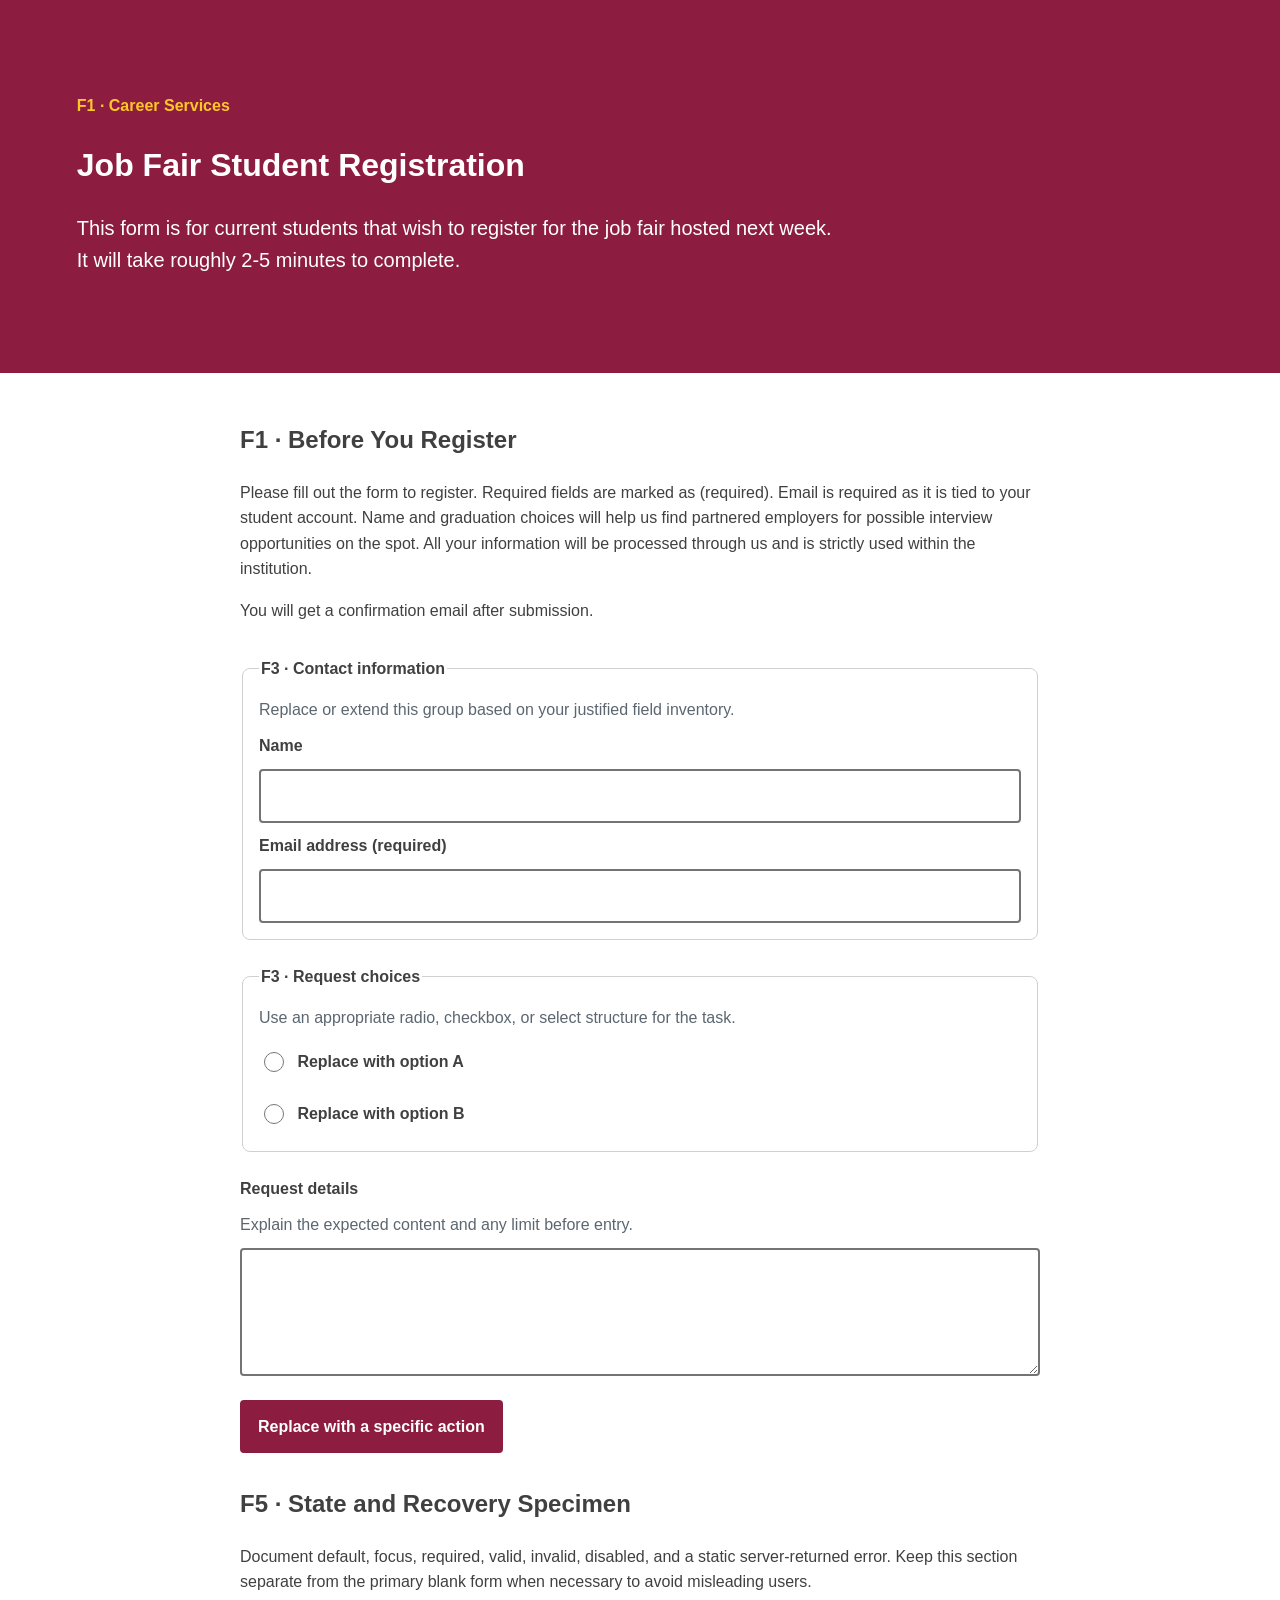
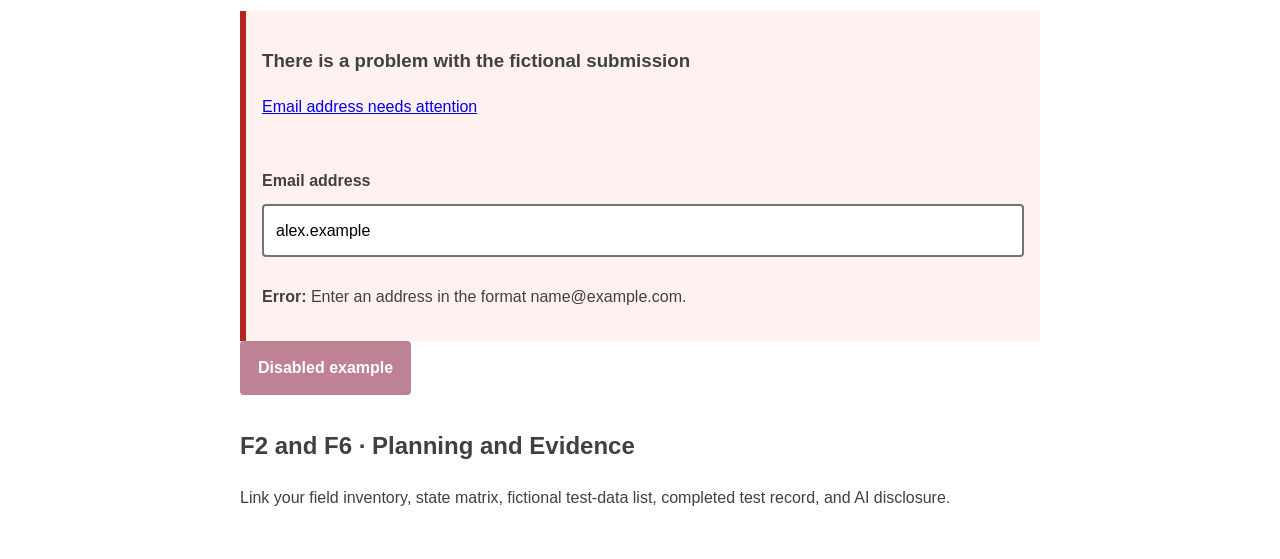
==== index.html @ af239ac2 "F1 Purpose and expectations Added starter files and completed F1 part." ====
<!doctype html>
<html lang="en">

<head>
    <meta charset="utf-8">
    <meta name="viewport" content="width=device-width,initial-scale=1">
    <title>Inclusive Form Flow</title>
    <link rel="stylesheet" href="styles.css">
</head>

<body>
    <header class="page-header">
        <p class="eyebrow">F1 · Career Services</p>
        <h1>Job Fair Student Registration</h1>
        <p class="lede">This form is for current students that wish to register for the job fair hosted next week. It
            will take roughly 2-5 minutes to complete.</p>
    </header>
    <main>
        <section id="expectations">
            <h2>F1 · Before You Register</h2>
            <p>Please fill out the form to register. Required fields are marked as (required). Email is required as it
                is tied to your student account. Name and graduation choices will help us find partnered employers for
                possible interview opportunities on the spot. All your information will be processed through us and is
                strictly used within the institution.
            </p>
            <p>
                You will get a confirmation email after submission.
            </p>
        </section>
        <form action="" method="get">
            <fieldset>
                <legend>F3 · Contact information</legend>
                <p class="help">Replace or extend this group based on your justified field inventory.</p>
                <div class="field">
                    <label for="name">Name</label>
                    <input id="name" name="name" type="text" autocomplete="name">
                </div>
                <div class="field">
                    <label for="email">Email address (required)</label>
                    <input id="email" name="email" type="email" autocomplete="email" required>
                </div>
            </fieldset>
            <fieldset>
                <legend>F3 · Request choices</legend>
                <p class="help">Use an appropriate radio, checkbox, or select structure for the task.</p>
                <label class="choice">
                    <input type="radio" name="request_type" value="option-a"> Replace with option A</label>
                <label class="choice"><input type="radio" name="request_type" value="option-b"> Replace with option
                    B</label>
            </fieldset>
            <div class="field">
                <label for="details">Request details</label>
                <p class="help" id="details-help">Explain the expected content and any limit before entry.</p>
                <textarea id="details" name="details" aria-describedby="details-help"></textarea>
            </div>
            <button type="submit">Replace with a specific action</button>
        </form>
        <section id="states">
            <h2>F5 · State and Recovery Specimen</h2>
            <p>Document default, focus, required, valid, invalid, disabled, and a static server-returned error. Keep
                this section separate from the primary blank form when necessary to avoid misleading users.</p>
            <div class="error-summary">
                <h3>There is a problem with the fictional submission</h3>
                <p><a href="#error-example">Email address needs attention</a></p>
            </div>
            <div class="field field-error">
                <label for="error-example">Email address</label>
                <input id="error-example" type="email" value="alex.example" aria-invalid="true"
                    aria-describedby="error-message">
                <p id="error-message"><strong>Error:</strong> Enter an address in the format name@example.com.</p>
            </div>
            <button type="button" disabled>Disabled example</button>
        </section>
        <section id="documentation">
            <h2>F2 and F6 · Planning and Evidence</h2>
            <p>Link your field inventory, state matrix, fictional test-data list, completed test record, and AI
                disclosure.</p>
        </section>
    </main>
</body>

</html>
---- styles.css ----
:root{
    --color-text:#404040;
    --color-surface:#fff;
    --color-action:#8c1d40;
    --color-accent:#ffc627;
    --color-border:#747474;
    --color-error:#b3261e;
    --color-muted:#5c6670;
    --space-3:1rem;
    --radius:.5rem;
    --measure:68ch;
}
*,*::before,*::after{
    box-sizing:border-box;
}
body{
    margin:0;
    color:var(--color-text);
    background:var(--color-surface);
    font-family:Arial,sans-serif;
    line-height:1.6;
}
.page-header{
    padding:clamp(2rem,6vw,5rem);
    background:var(--color-action);
    color:#fff;
}
.eyebrow{
    color:var(--color-accent);
    font-weight:700;
}
.lede{
    max-width:var(--measure);
    font-size:1.25rem;
}
main{
    max-width:52rem;
    margin:auto;
    padding:var(--space-3);
}
section,form{
    margin-block:2rem;
}
form,fieldset,.field{
    display:grid;
    gap:.65rem;
}
form{
    gap:1.5rem;
}
fieldset{
    padding:1rem;
    border:1px solid #d0d0d0;
    border-radius:var(--radius);
}
legend,label{
    font-weight:700;
}
.help{
    margin:0;
    color:var(--color-muted);
}
input,select,textarea,button{
    font:inherit;
}
input:not([type="radio"]):not([type="checkbox"]),select,textarea{
    width:100%;
    padding:.75rem;
    border:2px solid var(--color-border);
    border-radius:.25rem;
}
textarea{
    min-height:8rem;
    resize:vertical;
}
.choice{
    display:flex;
    gap:.65rem;
    align-items:flex-start;
    padding:.5rem 0;
}
.choice input{
    inline-size:1.25rem;
    block-size:1.25rem;
}
button{
    justify-self:start;
    min-height:44px;
    padding:.75rem 1rem;
    background:var(--color-action);
    color:#fff;
    border:2px solid var(--color-action);
    border-radius:.25rem;
    font-weight:700;
}
:focus-visible{
    outline:.2rem solid var(--color-accent);
    outline-offset:.2rem;
}
.error-summary,.field-error{
    padding:1rem;
    border-left:.4rem solid var(--color-error);
    background:#fff1f0;
}
.field-error input{
    border-color:var(--color-error);
}
button:disabled{
    opacity:.55;
    cursor:not-allowed;
}
@media (min-width:48rem){
    .paired-fields{
        display:grid;
        grid-template-columns:1fr 1fr;
        gap:1rem;
    }
}
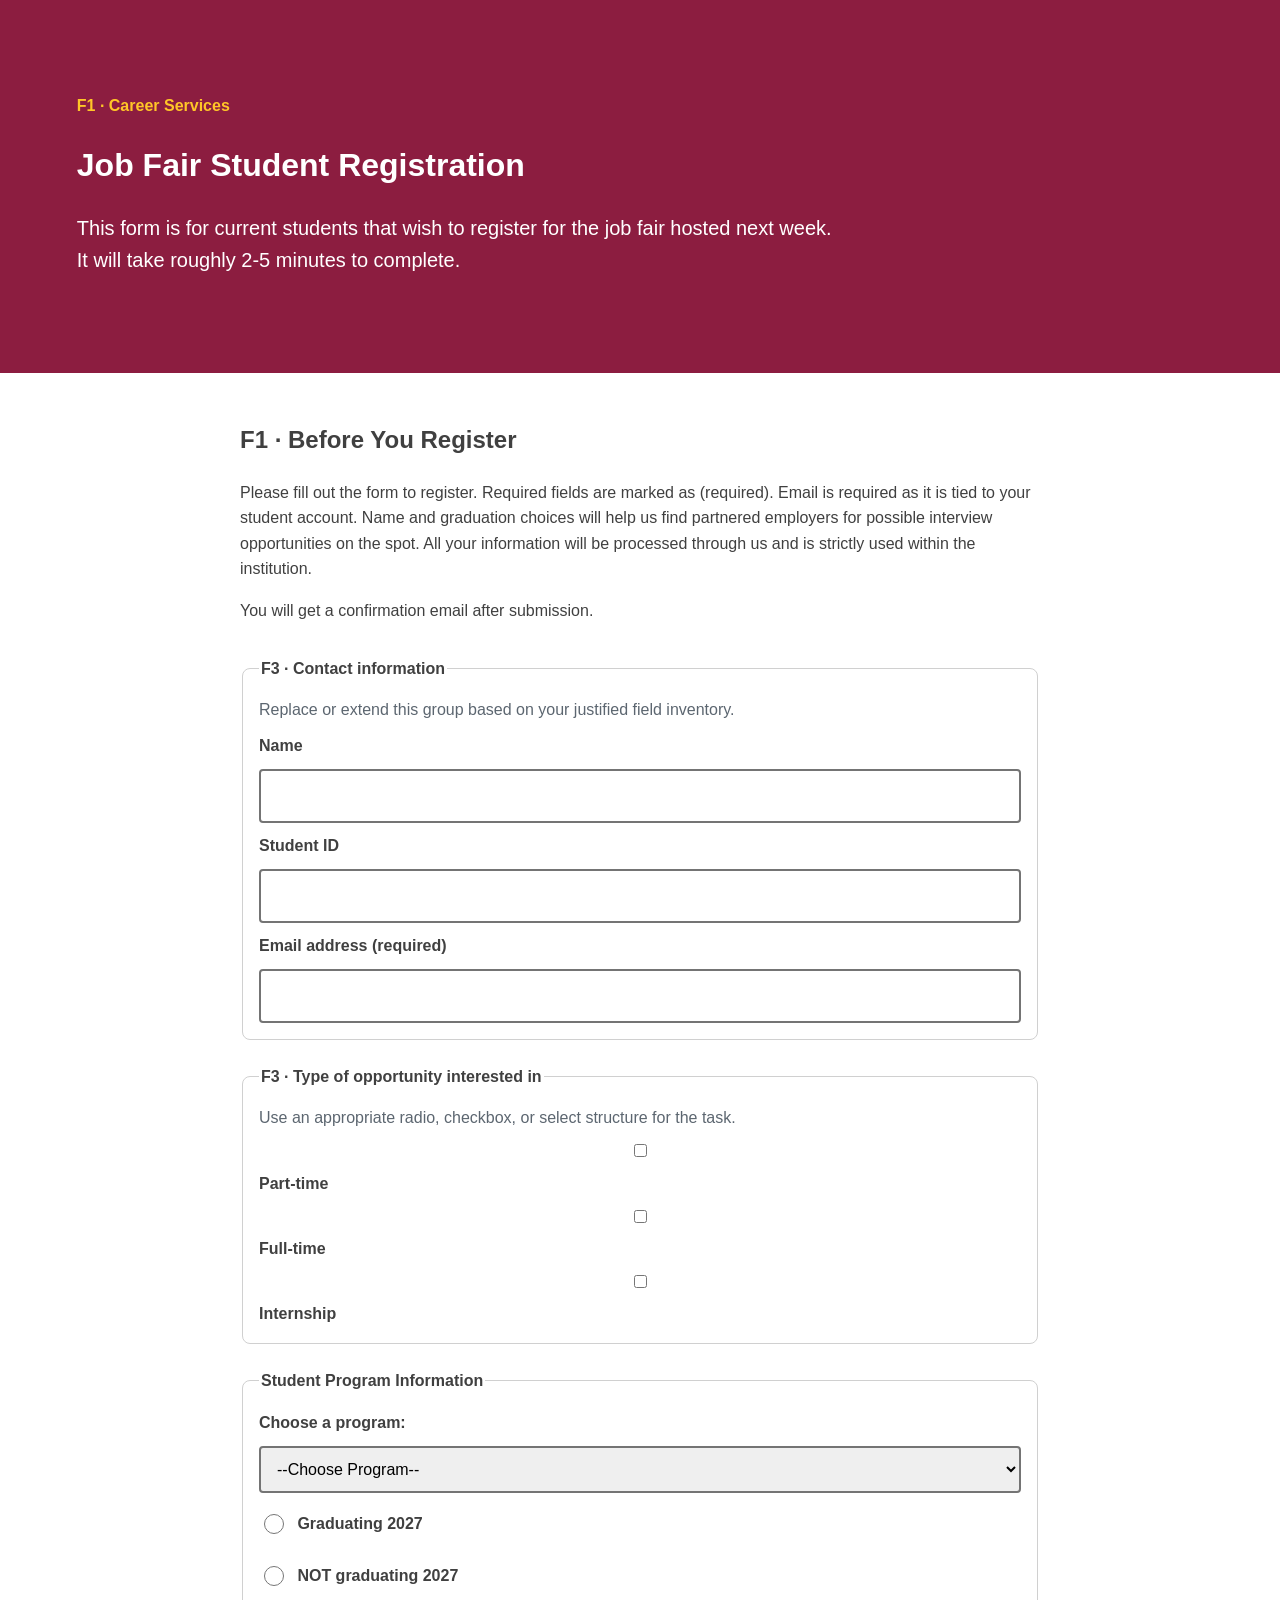
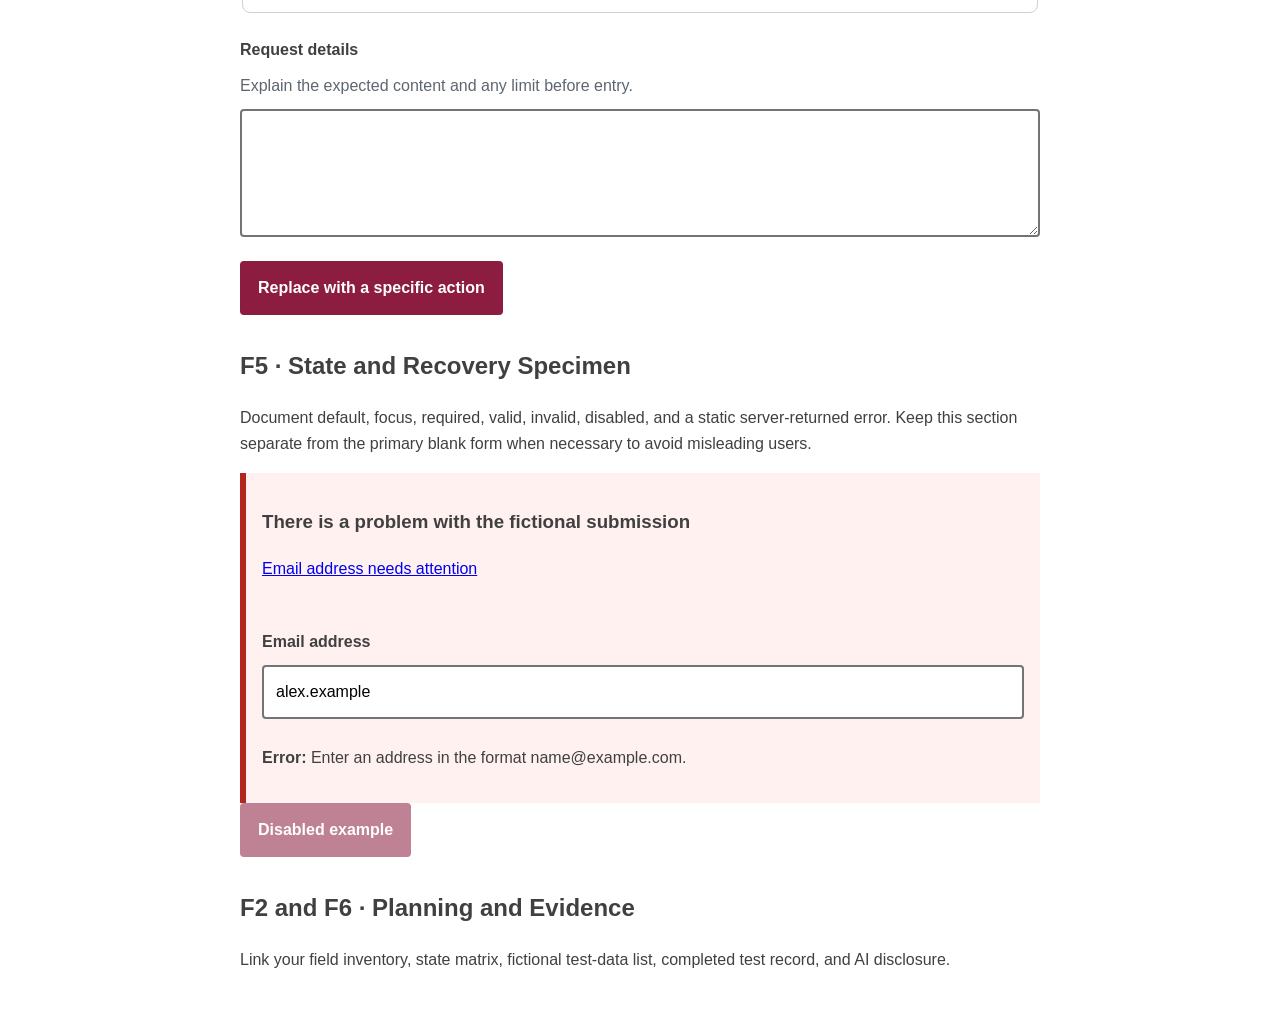
==== commit 45bd1bea: "F3 - Semantic form (in progress) need to fix checkboxes, wrap radios in a fieldset, add placeholders" ====
--- a/index.html
+++ b/index.html
@@ -36,19 +36,53 @@
                     <input id="name" name="name" type="text" autocomplete="name">
                 </div>
                 <div class="field">
+                    <label for="student-id">Student ID</label>
+                    <input id="student-id" name="student-id" type="text">
+                </div>
+                <div class="field">
                     <label for="email">Email address (required)</label>
                     <input id="email" name="email" type="email" autocomplete="email" required>
                 </div>
             </fieldset>
+
             <fieldset>
-                <legend>F3 · Request choices</legend>
+                <legend>F3 · Type of opportunity interested in</legend>
                 <p class="help">Use an appropriate radio, checkbox, or select structure for the task.</p>
-                <label class="choice">
-                    <input type="radio" name="request_type" value="option-a"> Replace with option A</label>
-                <label class="choice"><input type="radio" name="request_type" value="option-b"> Replace with option
-                    B</label>
+                <div class="field">
+                    <input type="checkbox" id="part-time" name="part-time">
+                    <label for="part-time">Part-time</label>
+                    <input type="checkbox" id="full-time" name="full-time">
+                    <label for="full-time">Full-time</label>
+                    <input type="checkbox" id="internship" name="internship">
+                    <label for="internship">Internship</label>
+                </div>
             </fieldset>
+
+            <fieldset>
+                <legend>Student Program Information</legend>
+
+                <div class="field">
+                    <label for="program">Choose a program:</label>
+
+                    <select name="program" id="program">
+                        <option value="NONE">--Choose Program--</option>
+                        <option value="accounting">Accounting</option>
+                        <option value="graphic-design">Graphic Design</option>
+                        <option value="psychology">Psychology</option>
+                    </select>
+                </div>
+
+                <!--TODO: Change to study or alumni-->
+                <div class="field">
+                    <label class="choice"><input type="radio" name="request_type" value="graduating"> Graduating
+                        2027</label>
+                    <label class="choice"><input type="radio" name="request_type" value="not-Graduating"> NOT graduating
+                        2027</label>
+                </div>
+            </fieldset>
+
             <div class="field">
+                <!--TO DO: Add character limit for textbox-->
                 <label for="details">Request details</label>
                 <p class="help" id="details-help">Explain the expected content and any limit before entry.</p>
                 <textarea id="details" name="details" aria-describedby="details-help"></textarea>
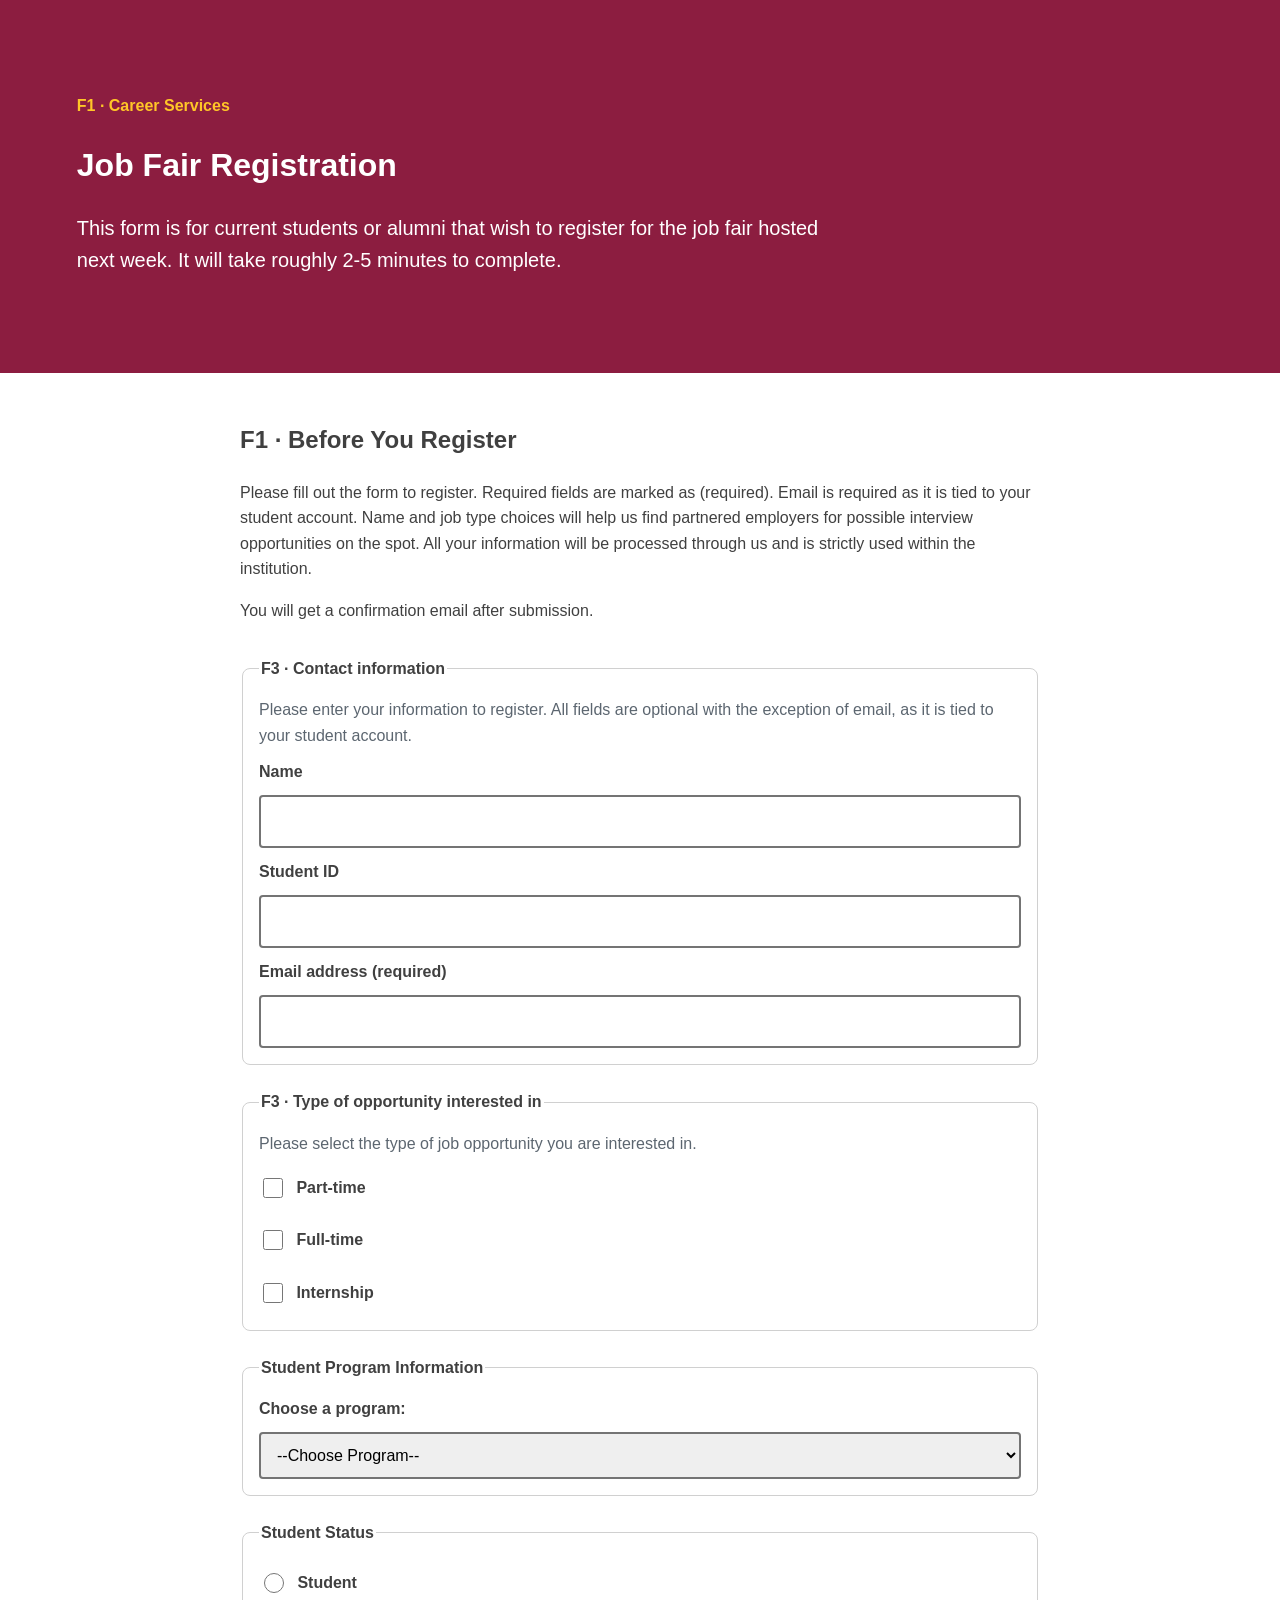
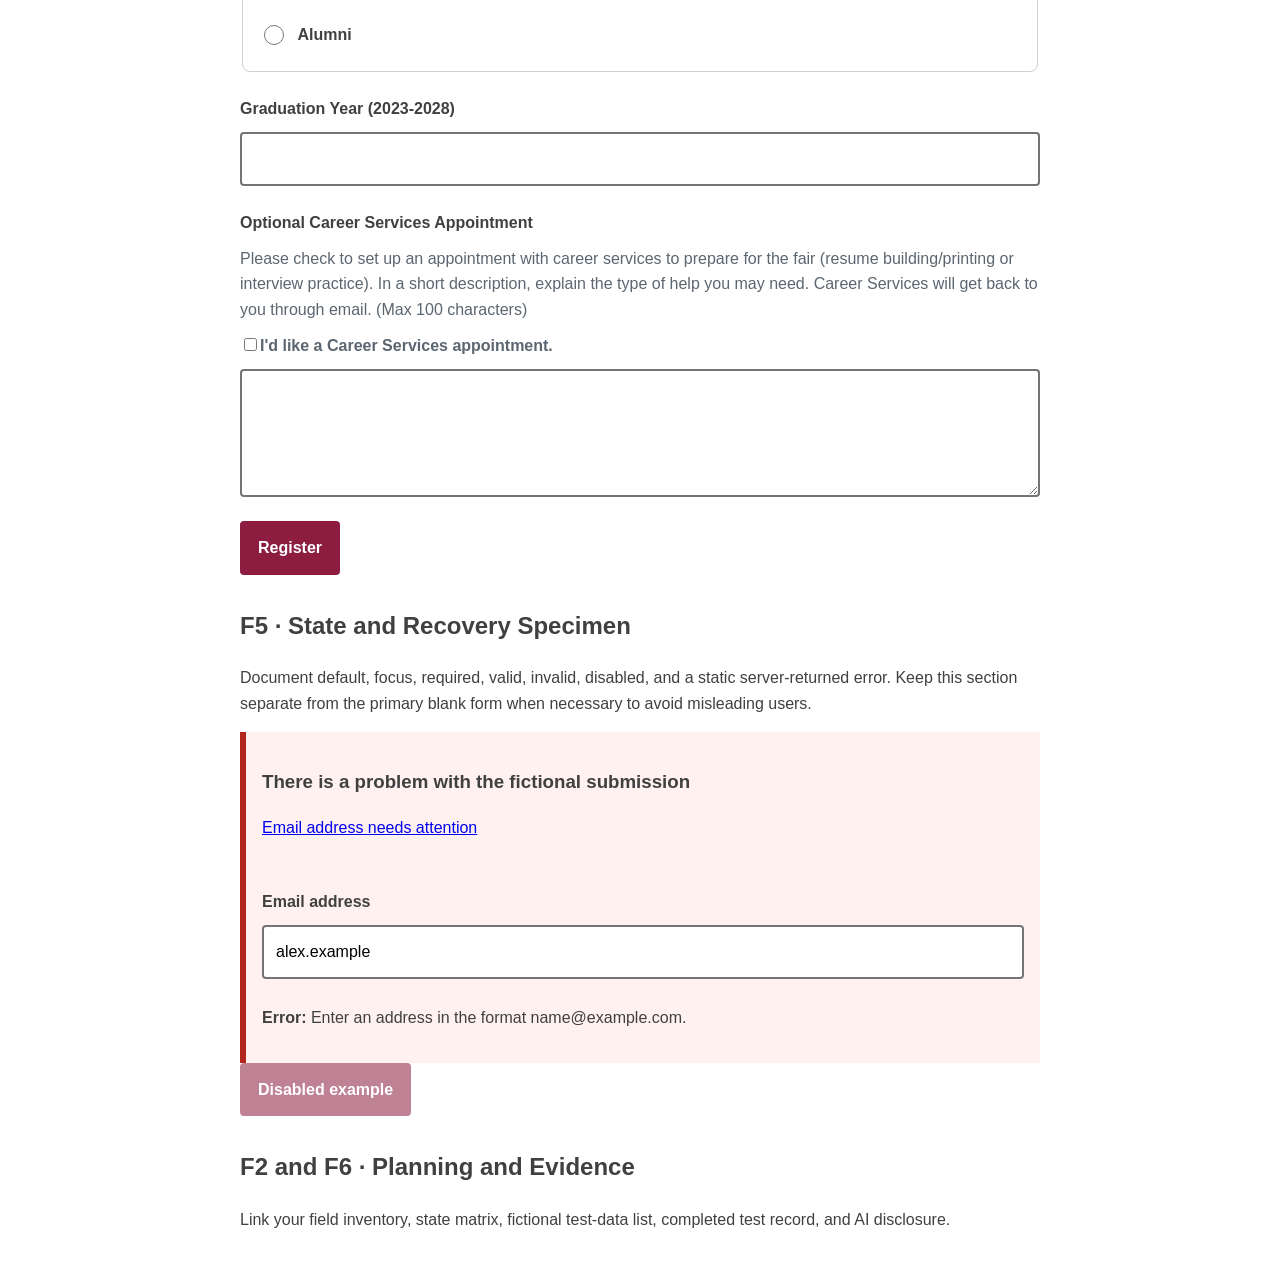
==== commit ecea2ac5: "F3 Semantic form - complete completed F3 section. Fixed labeling mistakes, checkbox formatting and p" ====
--- a/index.html
+++ b/index.html
@@ -4,22 +4,23 @@
 <head>
     <meta charset="utf-8">
     <meta name="viewport" content="width=device-width,initial-scale=1">
-    <title>Inclusive Form Flow</title>
+    <title>Job Fair Registration</title>
     <link rel="stylesheet" href="styles.css">
 </head>
 
 <body>
     <header class="page-header">
         <p class="eyebrow">F1 · Career Services</p>
-        <h1>Job Fair Student Registration</h1>
-        <p class="lede">This form is for current students that wish to register for the job fair hosted next week. It
+        <h1>Job Fair Registration</h1>
+        <p class="lede">This form is for current students or alumni that wish to register for the job fair hosted next
+            week. It
             will take roughly 2-5 minutes to complete.</p>
     </header>
     <main>
         <section id="expectations">
             <h2>F1 · Before You Register</h2>
             <p>Please fill out the form to register. Required fields are marked as (required). Email is required as it
-                is tied to your student account. Name and graduation choices will help us find partnered employers for
+                is tied to your student account. Name and job type choices will help us find partnered employers for
                 possible interview opportunities on the spot. All your information will be processed through us and is
                 strictly used within the institution.
             </p>
@@ -28,9 +29,11 @@
             </p>
         </section>
         <form action="" method="get">
+            <!--General contact info-->
             <fieldset>
                 <legend>F3 · Contact information</legend>
-                <p class="help">Replace or extend this group based on your justified field inventory.</p>
+                <p class="help">Please enter your information to register. All fields are optional with the exception of
+                    email, as it is tied to your student account.</p>
                 <div class="field">
                     <label for="name">Name</label>
                     <input id="name" name="name" type="text" autocomplete="name">
@@ -45,49 +48,67 @@
                 </div>
             </fieldset>
 
+            <!--Opportunity interest-->
             <fieldset>
                 <legend>F3 · Type of opportunity interested in</legend>
-                <p class="help">Use an appropriate radio, checkbox, or select structure for the task.</p>
+                <p class="help">Please select the type of job opportunity you are interested in.</p>
                 <div class="field">
-                    <input type="checkbox" id="part-time" name="part-time">
-                    <label for="part-time">Part-time</label>
-                    <input type="checkbox" id="full-time" name="full-time">
-                    <label for="full-time">Full-time</label>
-                    <input type="checkbox" id="internship" name="internship">
-                    <label for="internship">Internship</label>
+
+                    <label class="choice" for="part-time"><input type="checkbox" id="part-time" name="opportunity"
+                            value="part-time">Part-time</label>
+
+                    <label class="choice" for="full-time"><input type="checkbox" id="full-time" name="opportunity"
+                            value="full-time">Full-time</label>
+
+                    <label class="choice" for="internship"><input type="checkbox" id="internship" name="opportunity"
+                            value="internship">Internship</label>
                 </div>
             </fieldset>
 
+            <!--Program info-->
             <fieldset>
                 <legend>Student Program Information</legend>
-
                 <div class="field">
                     <label for="program">Choose a program:</label>
 
                     <select name="program" id="program">
-                        <option value="NONE">--Choose Program--</option>
+                        <option value="">--Choose Program--</option>
                         <option value="accounting">Accounting</option>
                         <option value="graphic-design">Graphic Design</option>
                         <option value="psychology">Psychology</option>
                     </select>
                 </div>
+            </fieldset>
 
-                <!--TODO: Change to study or alumni-->
+            <!--Student status-->
+            <fieldset>
+                <legend>Student Status</legend>
                 <div class="field">
-                    <label class="choice"><input type="radio" name="request_type" value="graduating"> Graduating
-                        2027</label>
-                    <label class="choice"><input type="radio" name="request_type" value="not-Graduating"> NOT graduating
-                        2027</label>
+                    <label class="choice"><input type="radio" name="student-status" value="student"> Student</label>
+                    <label class="choice"><input type="radio" name="student-status" value="alumni"> Alumni</label>
                 </div>
             </fieldset>
 
+            <!--Graduation year-->
             <div class="field">
-                <!--TO DO: Add character limit for textbox-->
-                <label for="details">Request details</label>
-                <p class="help" id="details-help">Explain the expected content and any limit before entry.</p>
-                <textarea id="details" name="details" aria-describedby="details-help"></textarea>
+            <label for="graduation-year">Graduation Year (2023-2028)</label>
+                <input id="graduation-year" name="graduation-year" type="number" min="2023" max="2028">
             </div>
-            <button type="submit">Replace with a specific action</button>
+
+            <div class="field">
+                <!--Optional career servies help-->
+                <label for="career-help-text">Optional Career Services Appointment</label>
+                <p class="help" id="optional-help">Please check to set up an appointment with career services to
+                    prepare for the fair (resume building/printing or interview practice). In a short description,
+                    explain the type of help you may need. Career Services will get back to you through email. (Max 100
+                    characters)
+                </p>
+                
+                <label class="help" for="want-help"><input type="checkbox" id="want-help" name="want-help" value="help-needed">I'd like a Career Services appointment.</label>
+                <textarea id="career-help-text" name="optional-help" aria-describedby="optional-help"
+                    maxlength="100"></textarea>
+            </div>
+            <button type="submit">Register</button>
         </form>
         <section id="states">
             <h2>F5 · State and Recovery Specimen</h2>
--- a/styles.css
+++ b/styles.css
@@ -1,118 +1,153 @@
-:root{
-    --color-text:#404040;
-    --color-surface:#fff;
-    --color-action:#8c1d40;
-    --color-accent:#ffc627;
-    --color-border:#747474;
-    --color-error:#b3261e;
-    --color-muted:#5c6670;
-    --space-3:1rem;
-    --radius:.5rem;
-    --measure:68ch;
+:root {
+    --color-text: #404040;
+    --color-surface: #fff;
+    --color-action: #8c1d40;
+    --color-accent: #ffc627;
+    --color-border: #747474;
+    --color-error: #b3261e;
+    --color-muted: #5c6670;
+    --space-3: 1rem;
+    --radius: .5rem;
+    --measure: 68ch;
 }
-*,*::before,*::after{
-    box-sizing:border-box;
+
+*,
+*::before,
+*::after {
+    box-sizing: border-box;
 }
-body{
-    margin:0;
-    color:var(--color-text);
-    background:var(--color-surface);
-    font-family:Arial,sans-serif;
-    line-height:1.6;
+
+body {
+    margin: 0;
+    color: var(--color-text);
+    background: var(--color-surface);
+    font-family: Arial, sans-serif;
+    line-height: 1.6;
 }
-.page-header{
-    padding:clamp(2rem,6vw,5rem);
-    background:var(--color-action);
-    color:#fff;
+
+.page-header {
+    padding: clamp(2rem, 6vw, 5rem);
+    background: var(--color-action);
+    color: #fff;
 }
-.eyebrow{
-    color:var(--color-accent);
-    font-weight:700;
+
+.eyebrow {
+    color: var(--color-accent);
+    font-weight: 700;
 }
-.lede{
-    max-width:var(--measure);
-    font-size:1.25rem;
+
+.lede {
+    max-width: var(--measure);
+    font-size: 1.25rem;
 }
-main{
-    max-width:52rem;
-    margin:auto;
-    padding:var(--space-3);
+
+main {
+    max-width: 52rem;
+    margin: auto;
+    padding: var(--space-3);
 }
-section,form{
-    margin-block:2rem;
+
+section,
+form {
+    margin-block: 2rem;
 }
-form,fieldset,.field{
-    display:grid;
-    gap:.65rem;
+
+form,
+fieldset,
+.field {
+    display: grid;
+    gap: .65rem;
 }
-form{
-    gap:1.5rem;
+
+form {
+    gap: 1.5rem;
 }
-fieldset{
-    padding:1rem;
-    border:1px solid #d0d0d0;
-    border-radius:var(--radius);
+
+fieldset {
+    padding: 1rem;
+    border: 1px solid #d0d0d0;
+    border-radius: var(--radius);
 }
-legend,label{
-    font-weight:700;
+
+legend,
+label {
+    font-weight: 700;
 }
-.help{
-    margin:0;
-    color:var(--color-muted);
+
+.help {
+    margin: 0;
+    color: var(--color-muted);
 }
-input,select,textarea,button{
-    font:inherit;
+
+input,
+select,
+textarea,
+button {
+    font: inherit;
 }
-input:not([type="radio"]):not([type="checkbox"]),select,textarea{
-    width:100%;
-    padding:.75rem;
-    border:2px solid var(--color-border);
-    border-radius:.25rem;
+
+input:not([type="radio"]):not([type="checkbox"]),
+select,
+textarea {
+    width: 100%;
+    padding: .75rem;
+    border: 2px solid var(--color-border);
+    border-radius: .25rem;
 }
-textarea{
-    min-height:8rem;
-    resize:vertical;
+
+textarea {
+    min-height: 8rem;
+    resize: vertical;
 }
-.choice{
-    display:flex;
-    gap:.65rem;
-    align-items:flex-start;
-    padding:.5rem 0;
+
+.choice {
+    display: flex;
+    gap: .65rem;
+    align-items: flex-start;
+    padding: .5rem 0;
 }
-.choice input{
-    inline-size:1.25rem;
-    block-size:1.25rem;
+
+.choice input {
+    inline-size: 1.25rem;
+    block-size: 1.25rem;
 }
-button{
-    justify-self:start;
-    min-height:44px;
-    padding:.75rem 1rem;
-    background:var(--color-action);
-    color:#fff;
-    border:2px solid var(--color-action);
-    border-radius:.25rem;
-    font-weight:700;
+
+button {
+    justify-self: start;
+    min-height: 44px;
+    padding: .75rem 1rem;
+    background: var(--color-action);
+    color: #fff;
+    border: 2px solid var(--color-action);
+    border-radius: .25rem;
+    font-weight: 700;
 }
-:focus-visible{
-    outline:.2rem solid var(--color-accent);
-    outline-offset:.2rem;
+
+:focus-visible {
+    outline: .2rem solid var(--color-accent);
+    outline-offset: .2rem;
 }
-.error-summary,.field-error{
-    padding:1rem;
-    border-left:.4rem solid var(--color-error);
-    background:#fff1f0;
+
+.error-summary,
+.field-error {
+    padding: 1rem;
+    border-left: .4rem solid var(--color-error);
+    background: #fff1f0;
 }
-.field-error input{
-    border-color:var(--color-error);
+
+.field-error input {
+    border-color: var(--color-error);
 }
-button:disabled{
-    opacity:.55;
-    cursor:not-allowed;
+
+button:disabled {
+    opacity: .55;
+    cursor: not-allowed;
 }
-@media (min-width:48rem){
-    .paired-fields{
-        display:grid;
-        grid-template-columns:1fr 1fr;
-        gap:1rem;
+
+@media (min-width:48rem) {
+    .paired-fields {
+        display: grid;
+        grid-template-columns: 1fr 1fr;
+        gap: 1rem;
     }
-}
+}
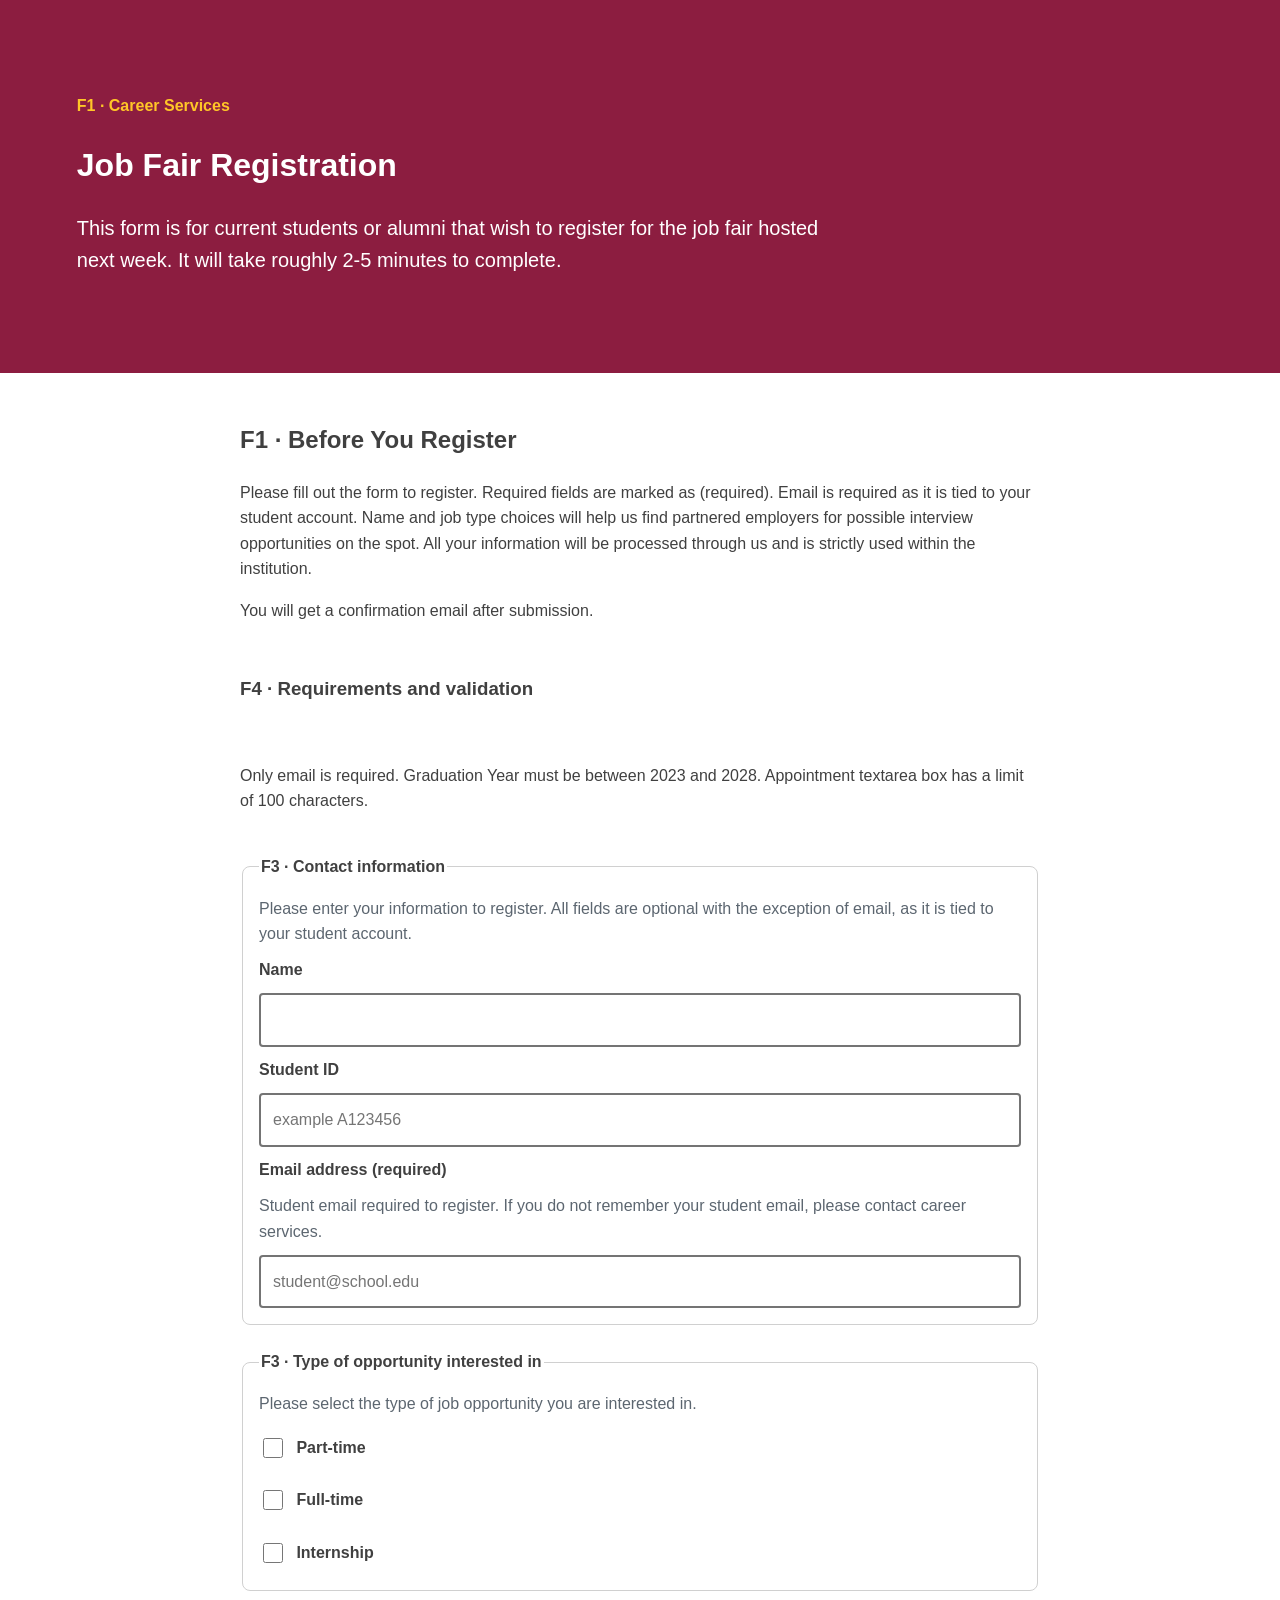
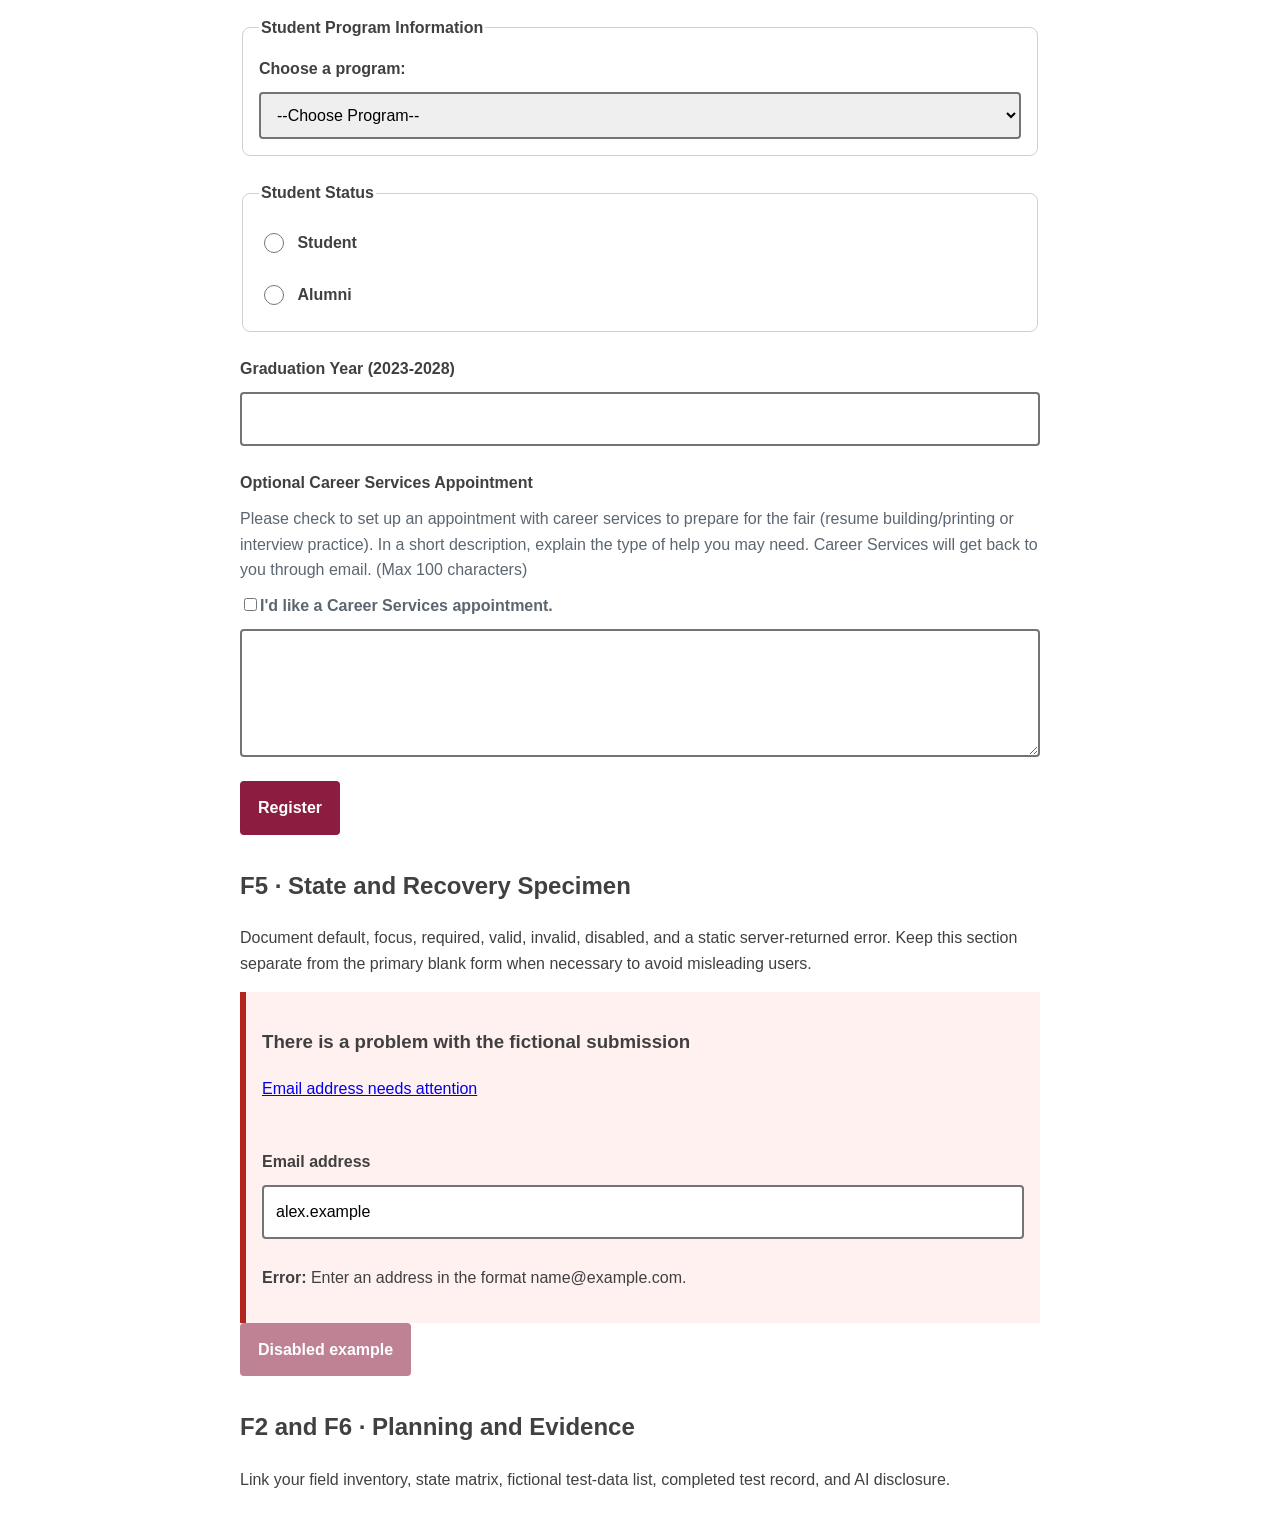
==== commit 15652140: "F2 Task and data plan completed revised the field inventory, added placeholder for student-id.  adju" ====
--- a/index.html
+++ b/index.html
@@ -13,8 +13,7 @@
         <p class="eyebrow">F1 · Career Services</p>
         <h1>Job Fair Registration</h1>
         <p class="lede">This form is for current students or alumni that wish to register for the job fair hosted next
-            week. It
-            will take roughly 2-5 minutes to complete.</p>
+            week. It will take roughly 2-5 minutes to complete.</p>
     </header>
     <main>
         <section id="expectations">
@@ -29,6 +28,11 @@
             </p>
         </section>
         <form action="" method="get">
+            <h3>F4 · Requirements and validation</h3>
+            <p>
+                Only email is required. Graduation Year must be between 2023 and 2028. Appointment textarea box has a
+                limit of 100 characters.
+            </p>
             <!--General contact info-->
             <fieldset>
                 <legend>F3 · Contact information</legend>
@@ -40,11 +44,14 @@
                 </div>
                 <div class="field">
                     <label for="student-id">Student ID</label>
-                    <input id="student-id" name="student-id" type="text">
+                    <input id="student-id" name="student-id" type="text" placeholder="example A123456">
                 </div>
                 <div class="field">
                     <label for="email">Email address (required)</label>
-                    <input id="email" name="email" type="email" autocomplete="email" required>
+                    <p class="help" id="email-help">Student email required to register. If you do not remember your
+                        student email, please contact career services.</p>
+                    <input id="email" name="email" type="email" placeholder="student@school.edu"
+                        aria-describedby="email-help" autocomplete="email" required>
                 </div>
             </fieldset>
 
@@ -91,8 +98,8 @@
 
             <!--Graduation year-->
             <div class="field">
-            <label for="graduation-year">Graduation Year (2023-2028)</label>
-                <input id="graduation-year" name="graduation-year" type="number" min="2023" max="2028">
+                <label for="graduation-year">Graduation Year (2023-2028)</label>
+                <input id="graduation-year" type="number" name="graduation-year"  min="2023" max="2028">
             </div>
 
             <div class="field">
@@ -103,8 +110,9 @@
                     explain the type of help you may need. Career Services will get back to you through email. (Max 100
                     characters)
                 </p>
-                
-                <label class="help" for="want-help"><input type="checkbox" id="want-help" name="want-help" value="help-needed">I'd like a Career Services appointment.</label>
+
+                <label class="help" for="want-help"><input type="checkbox" id="want-help" name="want-help"
+                        value="help-needed">I'd like a Career Services appointment.</label>
                 <textarea id="career-help-text" name="optional-help" aria-describedby="optional-help"
                     maxlength="100"></textarea>
             </div>
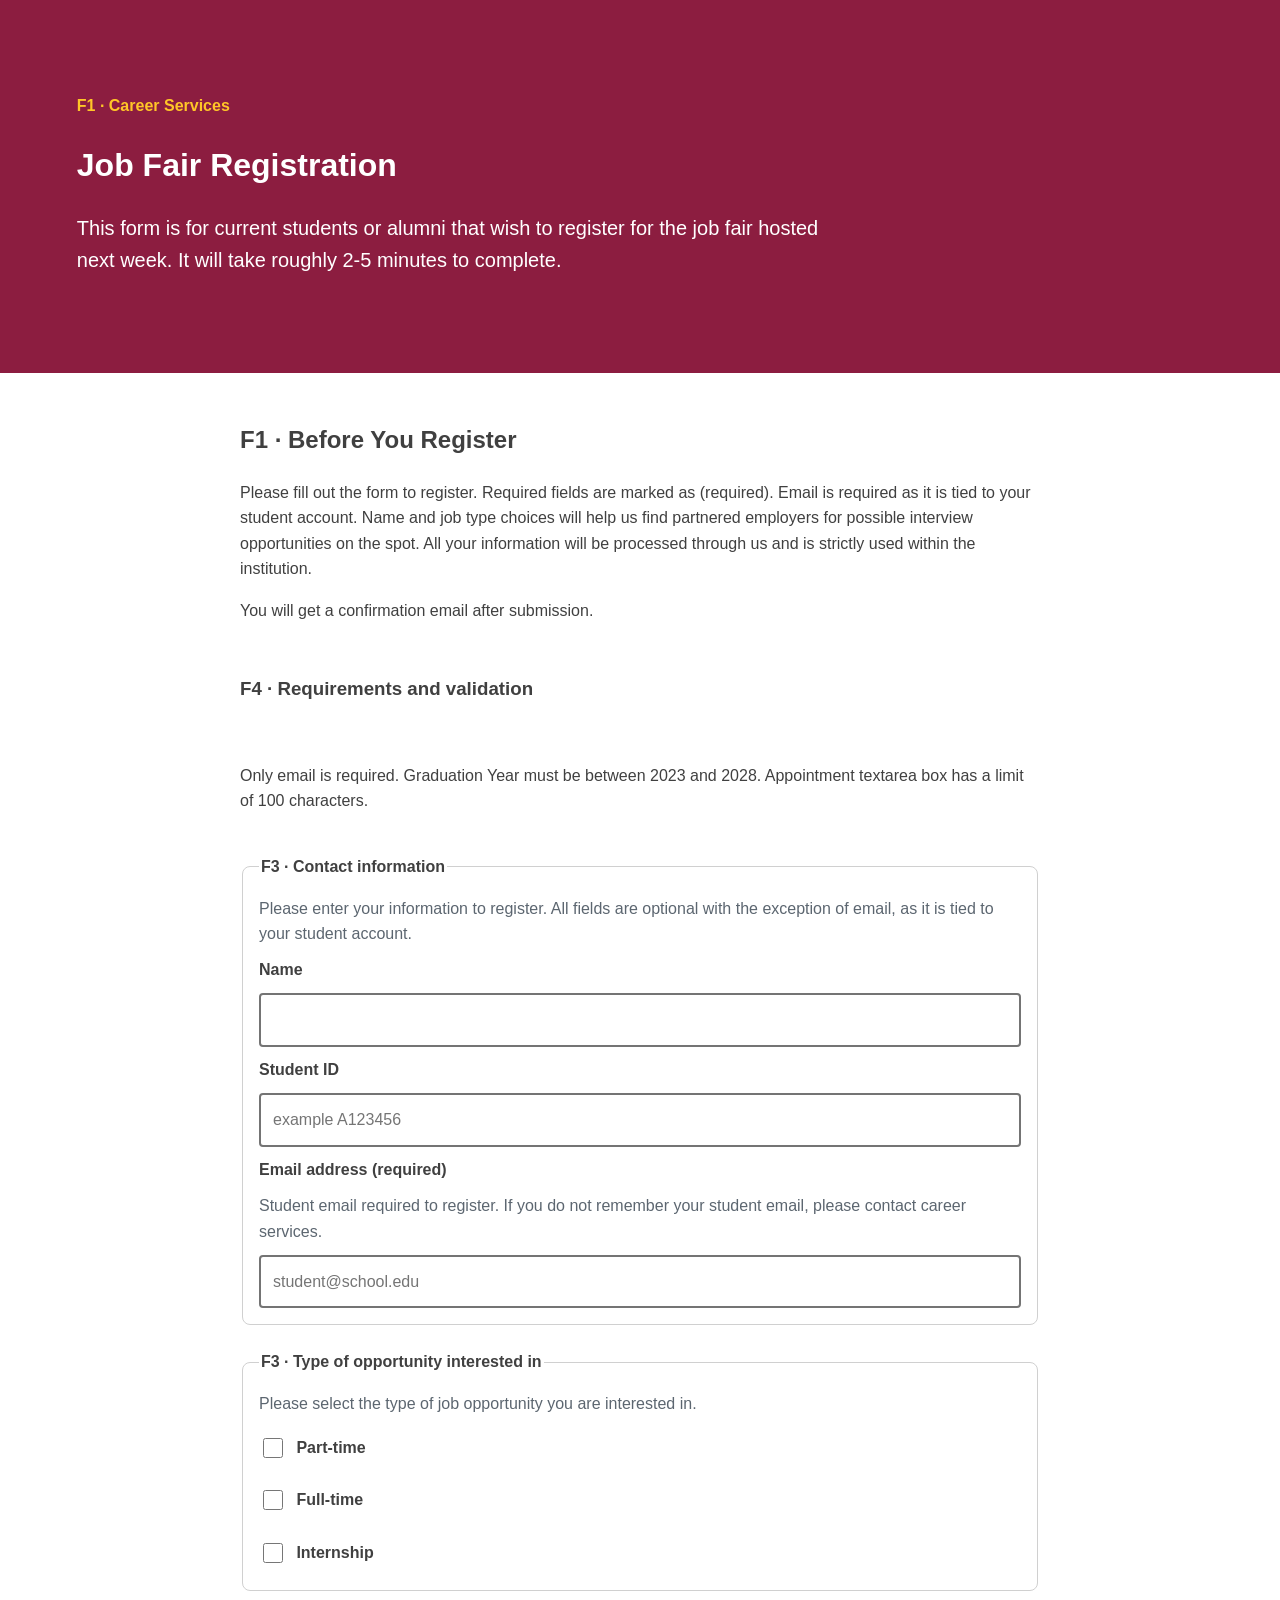
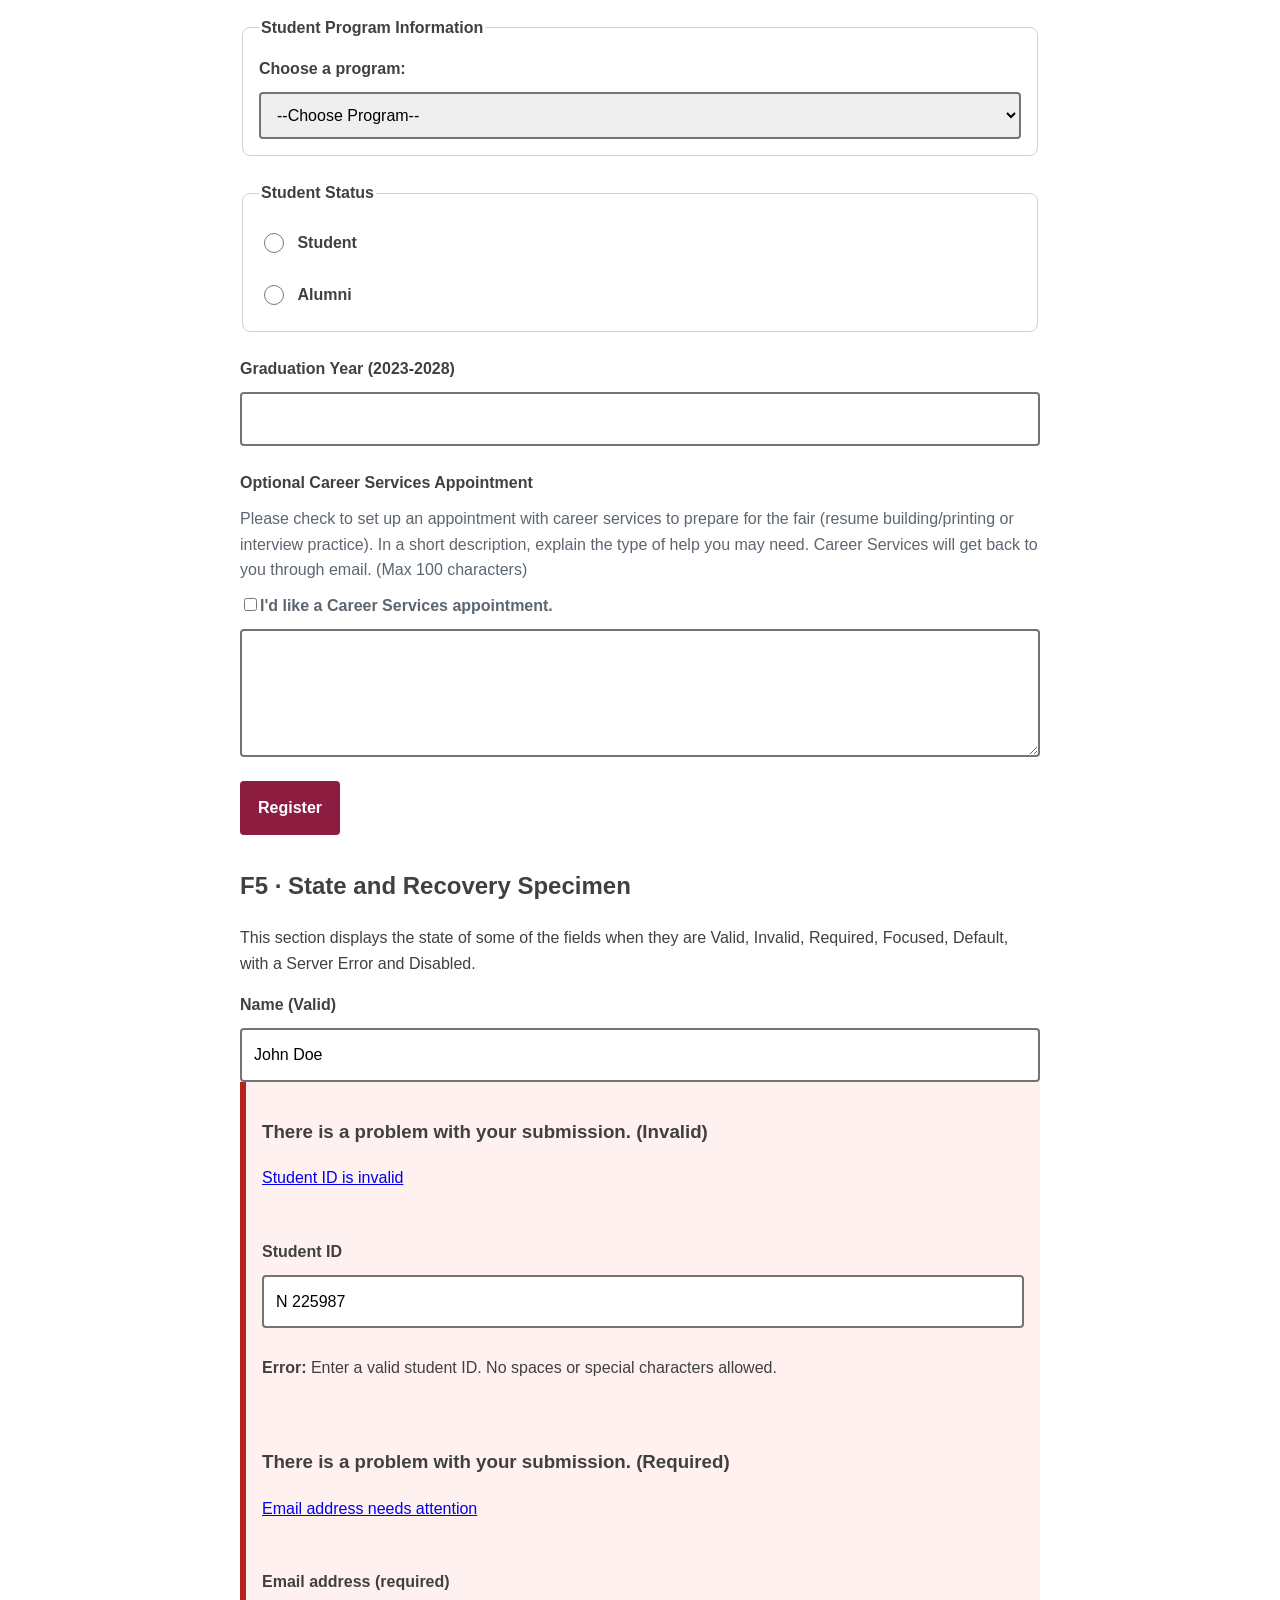
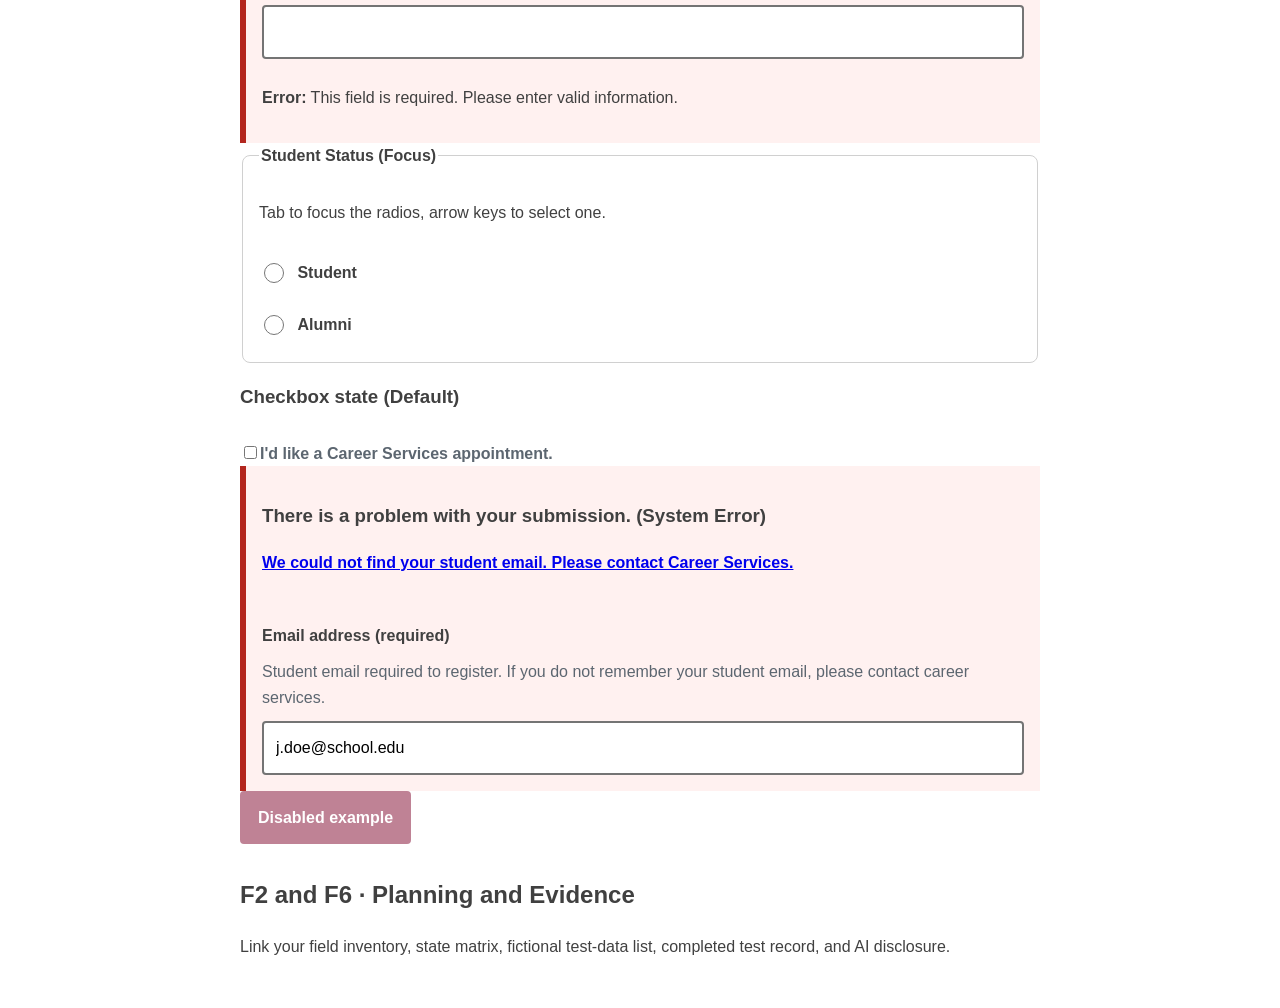
==== commit 839d8f14: "F5 States and recovery (partially) Sample states were added. Need to create the table still." ====
--- a/index.html
+++ b/index.html
@@ -99,7 +99,7 @@
             <!--Graduation year-->
             <div class="field">
                 <label for="graduation-year">Graduation Year (2023-2028)</label>
-                <input id="graduation-year" type="number" name="graduation-year"  min="2023" max="2028">
+                <input id="graduation-year" type="number" name="graduation-year" min="2023" max="2028">
             </div>
 
             <div class="field">
@@ -120,18 +120,73 @@
         </form>
         <section id="states">
             <h2>F5 · State and Recovery Specimen</h2>
-            <p>Document default, focus, required, valid, invalid, disabled, and a static server-returned error. Keep
-                this section separate from the primary blank form when necessary to avoid misleading users.</p>
+            <p>This section displays the state of some of the fields when they are Valid, Invalid, Required, Focused,
+                Default, with a Server Error and Disabled.</p>
+
+            <!--Valid-->
+            <div class="field">
+                <label for="valid-name">Name (Valid)</label>
+                <input id="valid-name" type="text" value="John Doe">
+            </div>
+
+            <!--Invalid-->
             <div class="error-summary">
-                <h3>There is a problem with the fictional submission</h3>
-                <p><a href="#error-example">Email address needs attention</a></p>
+                <h3>There is a problem with your submission. (Invalid)</h3>
+                <p><a href="#invalid-student-id">Student ID is invalid</a></p>
             </div>
             <div class="field field-error">
-                <label for="error-example">Email address</label>
-                <input id="error-example" type="email" value="alex.example" aria-invalid="true"
-                    aria-describedby="error-message">
-                <p id="error-message"><strong>Error:</strong> Enter an address in the format name@example.com.</p>
-            </div>
+                <label for="invalid-student-id">Student ID</label>
+                <input id="invalid-student-id" type="text" value="N 225987" aria-invalid="true"
+                    aria-describedby="error-student-id">
+                <p id="error-student-id"><strong>Error:</strong> Enter a valid student ID. No spaces or special
+                    characters allowed.</p>
+            </div>
+
+            <!--Required-->
+            <div class="error-summary">
+                <h3>There is a problem with your submission. (Required)</h3>
+                <p><a href="#error-required">Email address needs attention</a></p>
+            </div>
+            <div class="field field-error">
+                <label for="error-required">Email address (required)</label>
+                <input id="error-required" type="email" value="" aria-invalid="true"
+                    aria-describedby="error-msg-required" required>
+                <p id="error-msg-required"><strong>Error:</strong> This field is required. Please enter valid
+                    information.
+                </p>
+            </div>
+
+            <!--Focus-->
+            <fieldset>
+                <legend>Student Status (Focus)</legend>
+                <p>Tab to focus the radios, arrow keys to select one.</p>
+                <div class="field">
+                    <label class="choice"><input type="radio" name="focus-example" value="student"> Student</label>
+                    <label class="choice"><input type="radio" name="focus-example" value="alumni"> Alumni</label>
+                </div>
+            </fieldset>
+
+            <!--Default-->
+            <div class="field">
+                <h3>Checkbox state (Default)</h3>
+                <label class="help" for="default-want-help"><input type="checkbox" id="default-want-help">I'd like a
+                    Career Services appointment.</label>
+            </div>
+            <!--Server Static Error-->
+            <div class="error-summary">
+                <h3>There is a problem with your submission. (System Error)</h3>
+                <p id="unknown-message"><a href="#unknown-email"><strong>We could not find your student email. Please
+                            contact Career Services.</strong></a></p>
+            </div>
+            <div class="field field-error">
+                <label for="unknown-email">Email address (required)</label>
+                <p class="help">Student email required to register. If you do not remember your
+                    student email, please contact career services.</p>
+                <input id="unknown-email" type="email" value="j.doe@school.edu" aria-invalid="true"
+                    aria-describedby="unknown-message" required>
+            </div>
+
+            <!--Disabled-->
             <button type="button" disabled>Disabled example</button>
         </section>
         <section id="documentation">
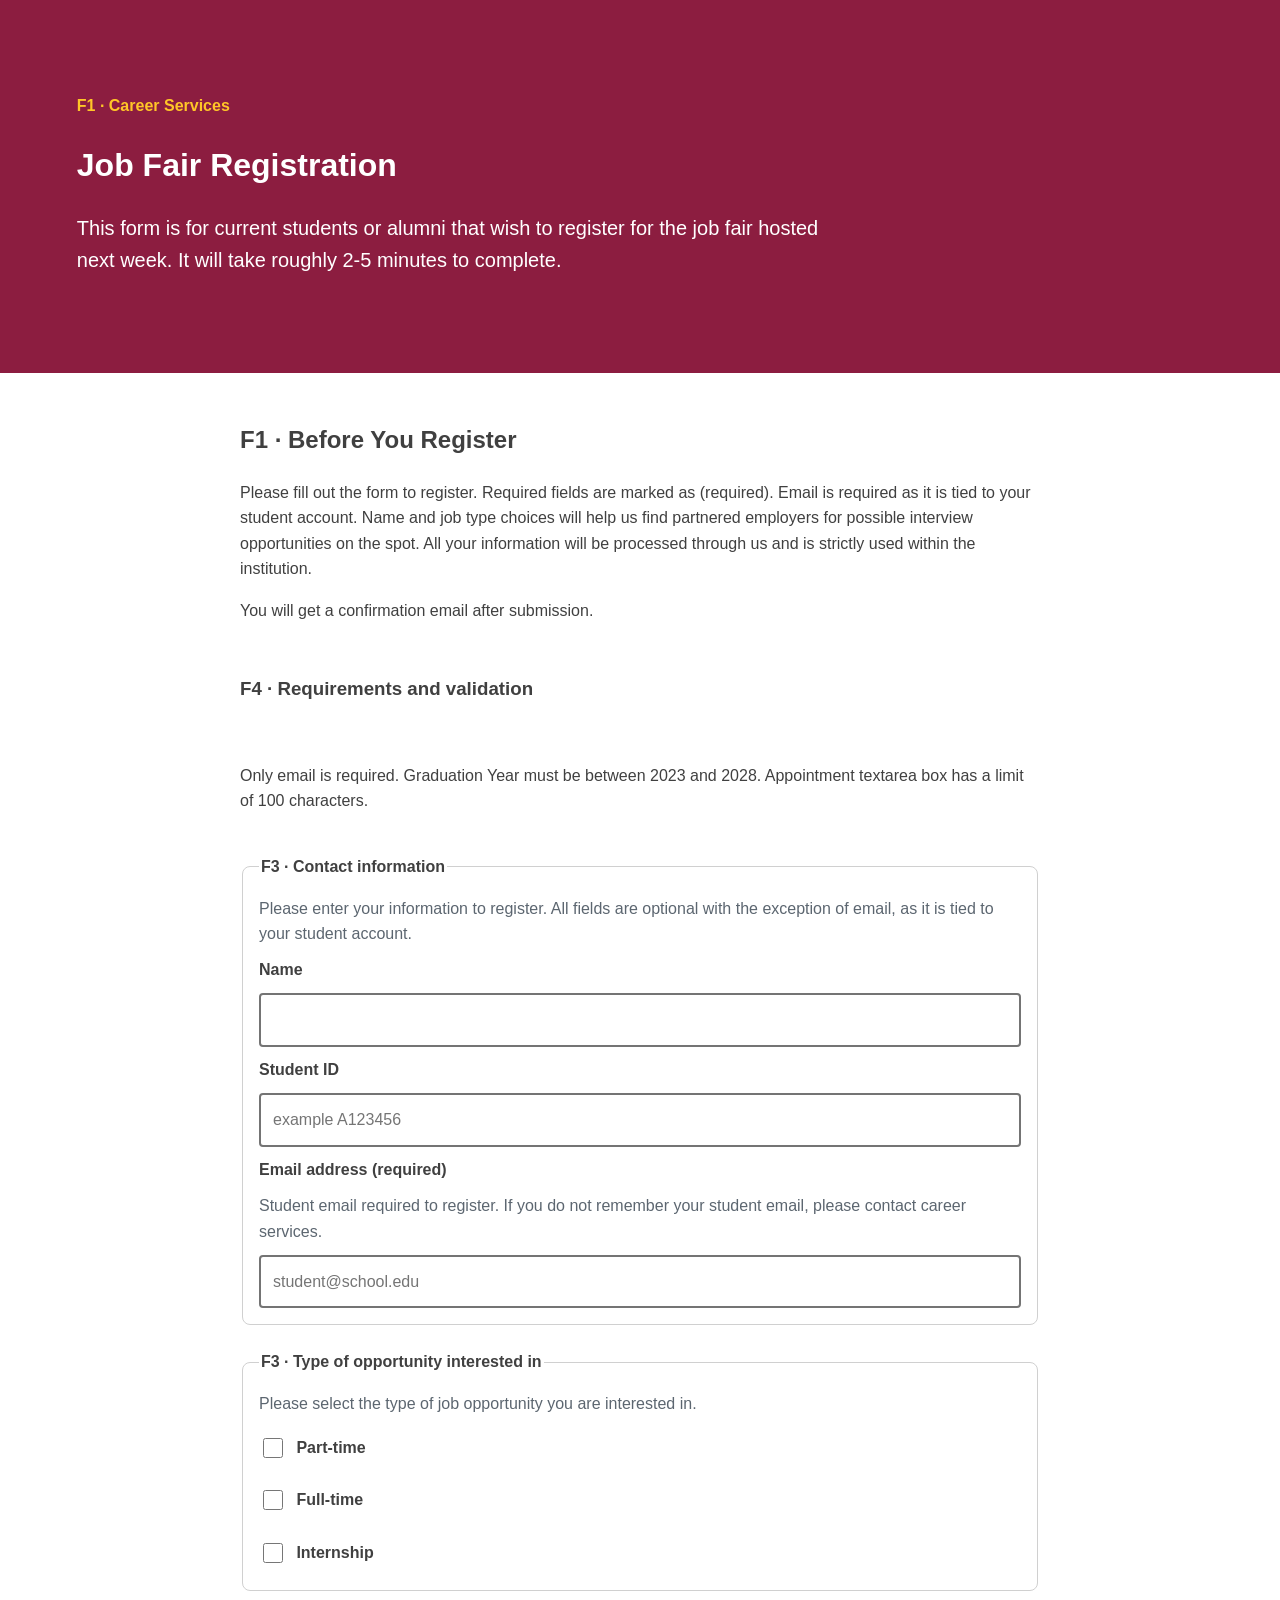
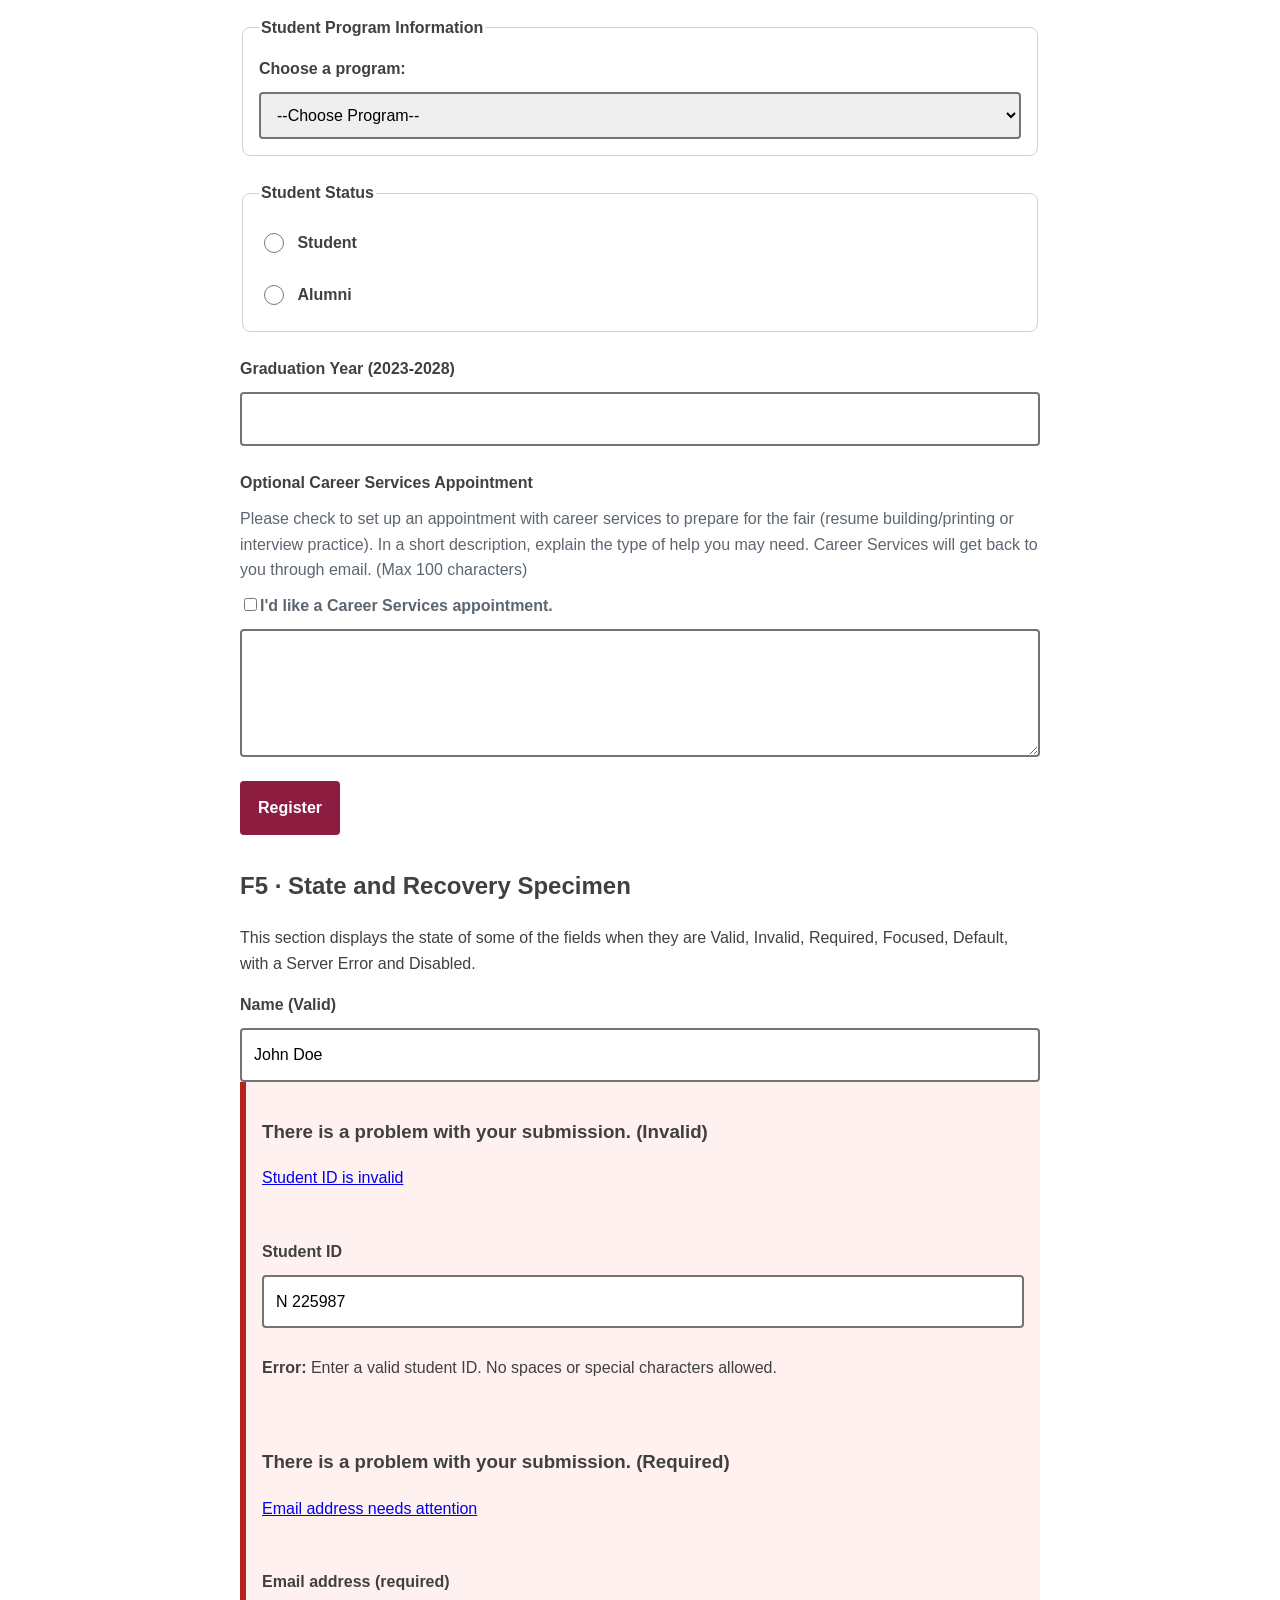
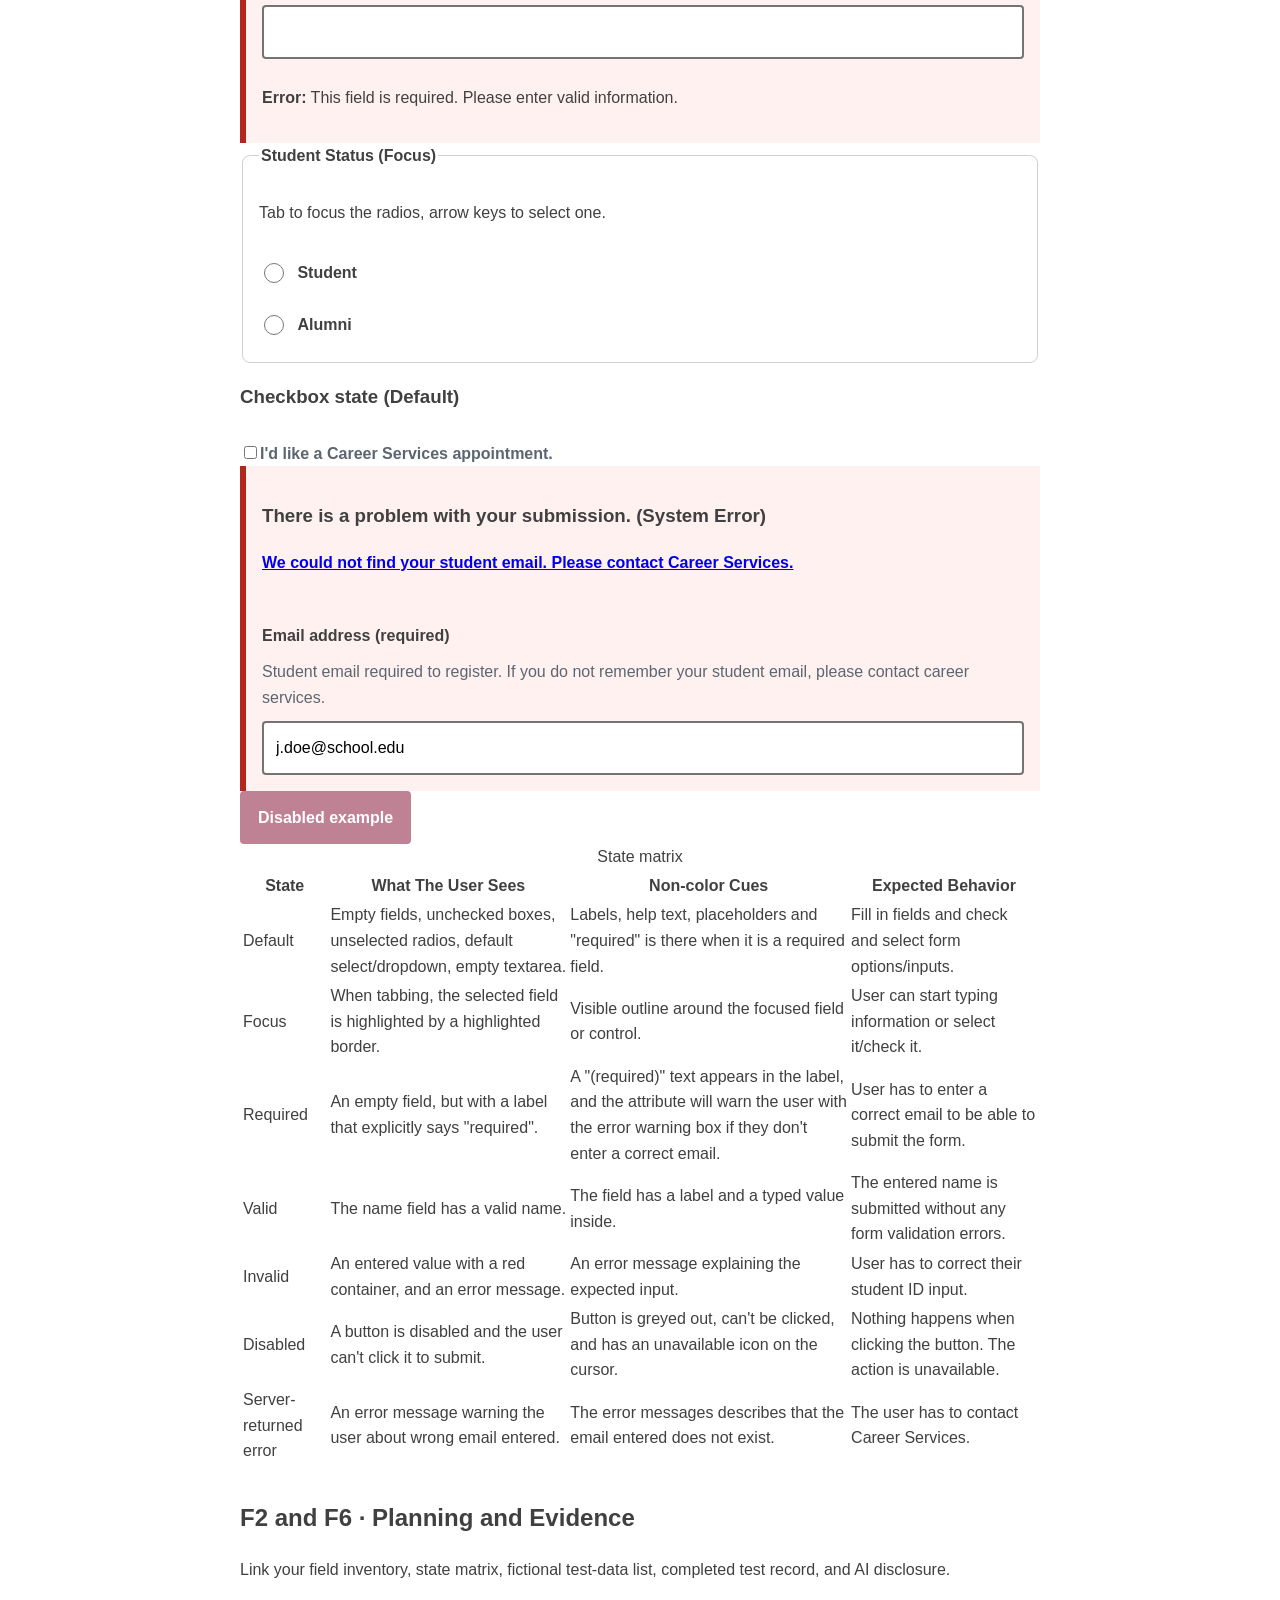
==== commit 7f6b9265: "F5 State matric Added the table for the state matrix" ====
--- a/index.html
+++ b/index.html
@@ -187,7 +187,74 @@
             </div>
 
             <!--Disabled-->
-            <button type="button" disabled>Disabled example</button>
+            <div class="field">
+                <button type="button" disabled>Disabled example</button>
+            </div>
+
+            <table>
+                <caption>State matrix</caption>
+                <thead>
+                    <tr>
+                        <th>State</th>
+                        <th>What The User Sees</th>
+                        <th>Non-color Cues</th>
+                        <th>Expected Behavior</th>
+                    </tr>
+                </thead>
+                <tbody>
+                    <!--Default-->
+                    <tr>
+                        <td>Default</td>
+                        <td>Empty fields, unchecked boxes, unselected radios, default select/dropdown, empty textarea.
+                        </td>
+                        <td>Labels, help text, placeholders and "required" is there when it is a required field.</td>
+                        <td>Fill in fields and check and select form options/inputs.</td>
+                    </tr>
+                    <!--Focus-->
+                    <tr>
+                        <td>Focus</td>
+                        <td>When tabbing, the selected field is highlighted by a highlighted border.</td>
+                        <td>Visible outline around the focused field or control.</td>
+                        <td>User can start typing information or select it/check it.</td>
+                    </tr>
+                    <!--Required-->
+                    <tr>
+                        <td>Required</td>
+                        <td>An empty field, but with a label that explicitly says "required".</td>
+                        <td>A "(required)" text appears in the label, and the attribute will warn the user with the error
+                            warning box if they don't enter a correct email.</td>
+                        <td>User has to enter a correct email to be able to submit the form.</td>
+                    </tr>
+                    <!--Valid-->
+                    <tr>
+                        <td>Valid</td>
+                        <td>The name field has a valid name.</td>
+                        <td>The field has a label and a typed value inside.</td>
+                        <td>The entered name is submitted without any form validation errors.</td>
+                    </tr>
+                    <!--Invalid-->
+                    <tr>
+                        <td>Invalid</td>
+                        <td>An entered value with a red container, and an error message.</td>
+                        <td>An error message explaining the expected input.</td>
+                        <td>User has to correct their student ID input.</td>
+                    </tr>
+                    <!--Disabled-->
+                    <tr>
+                        <td>Disabled</td>
+                        <td>A button is disabled and the user can't click it to submit.</td>
+                        <td>Button is greyed out, can't be clicked, and has an unavailable icon on the cursor.</td>
+                        <td>Nothing happens when clicking the button. The action is unavailable.</td>
+                    </tr>
+                    <!--Server Error-->
+                    <tr>
+                        <td>Server-returned error</td>
+                        <td>An error message warning the user about wrong email entered.</td>
+                        <td>The error messages describes that the email entered does not exist.</td>
+                        <td>The user has to contact Career Services.</td>
+                    </tr>
+                </tbody>
+            </table>
         </section>
         <section id="documentation">
             <h2>F2 and F6 · Planning and Evidence</h2>
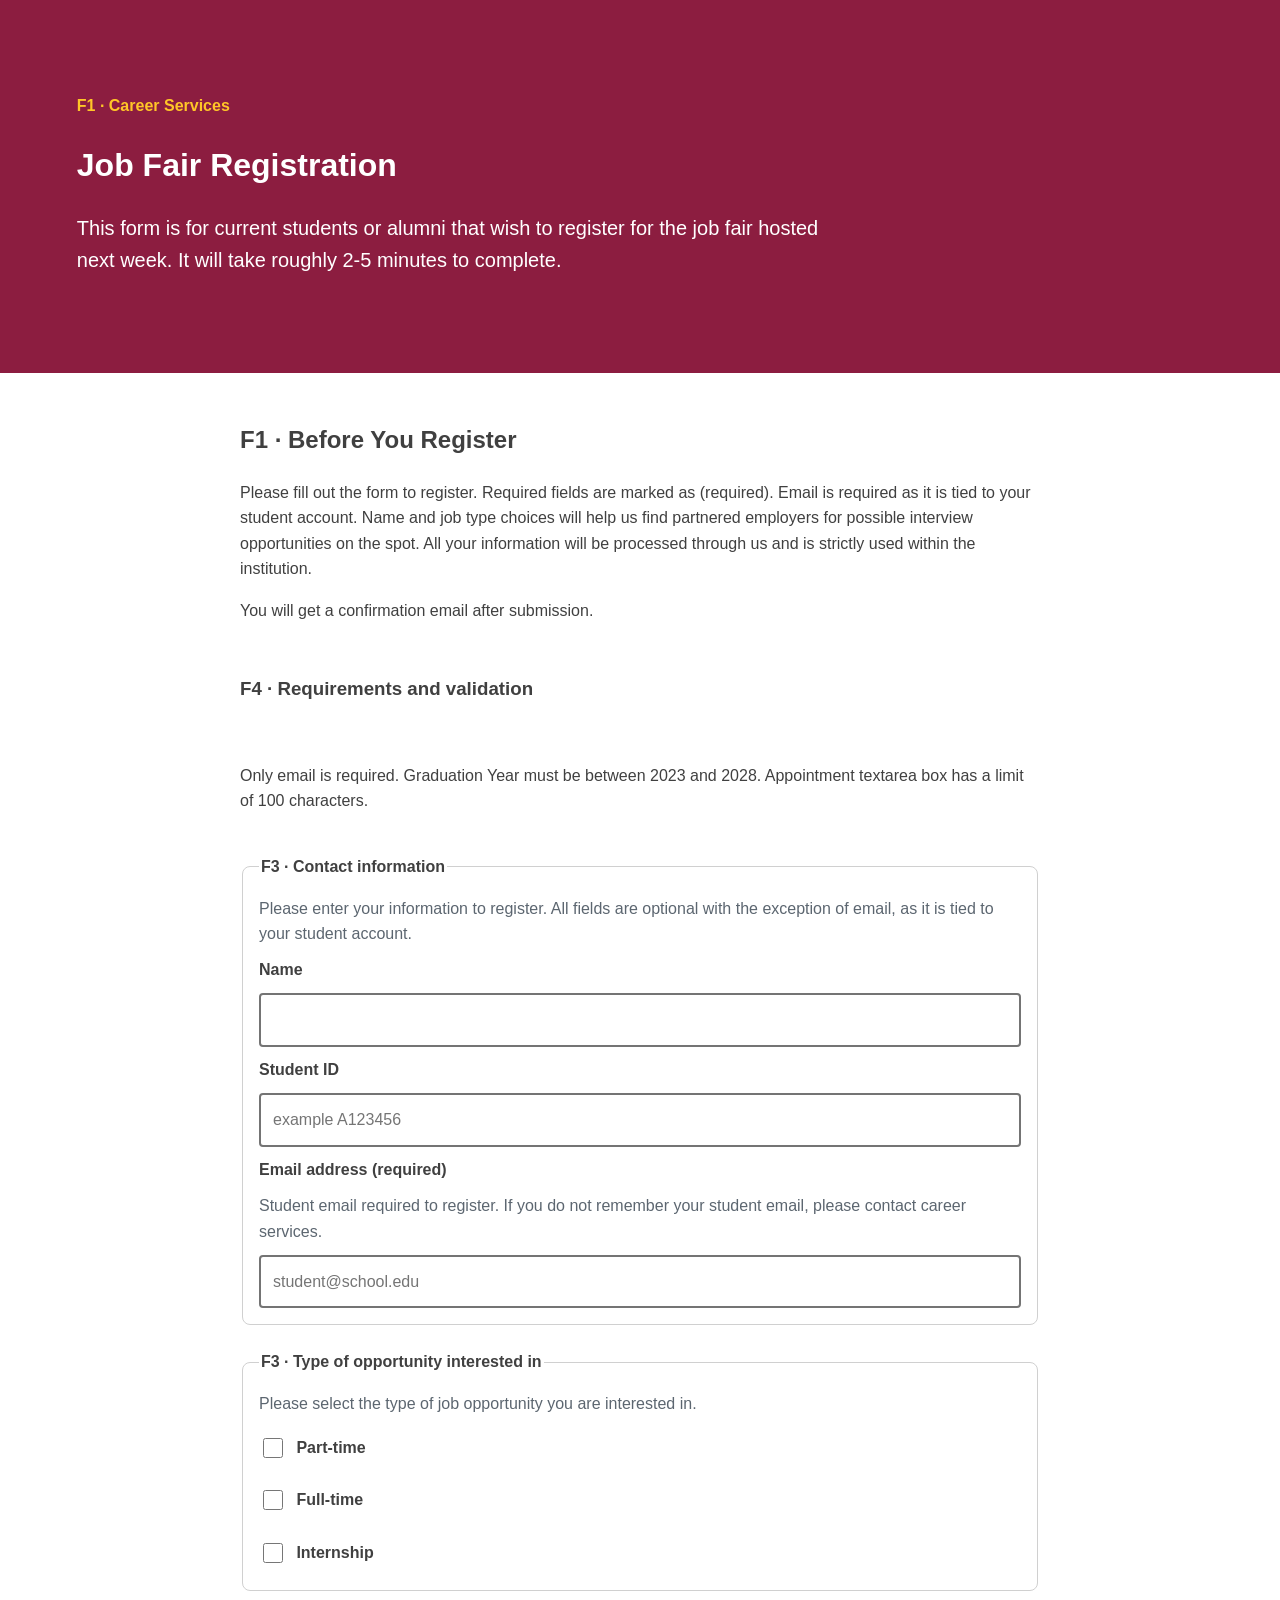
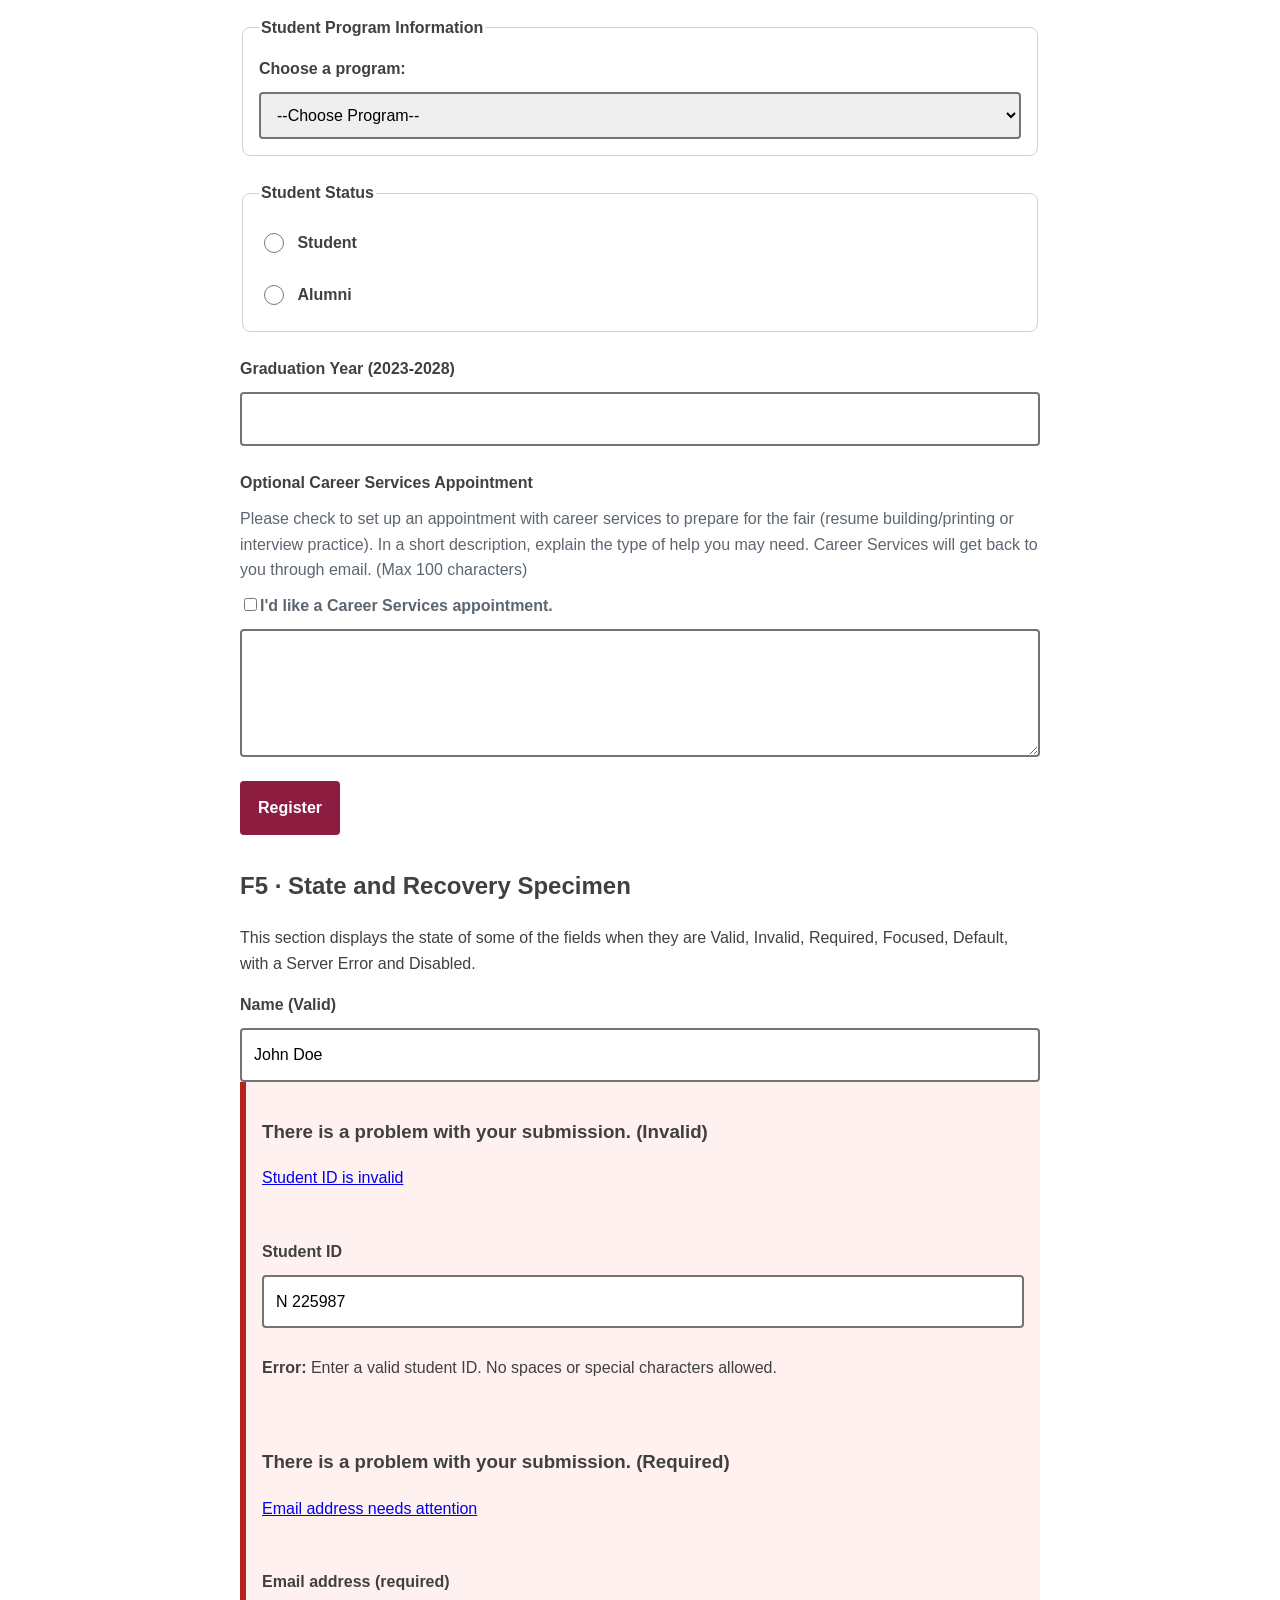
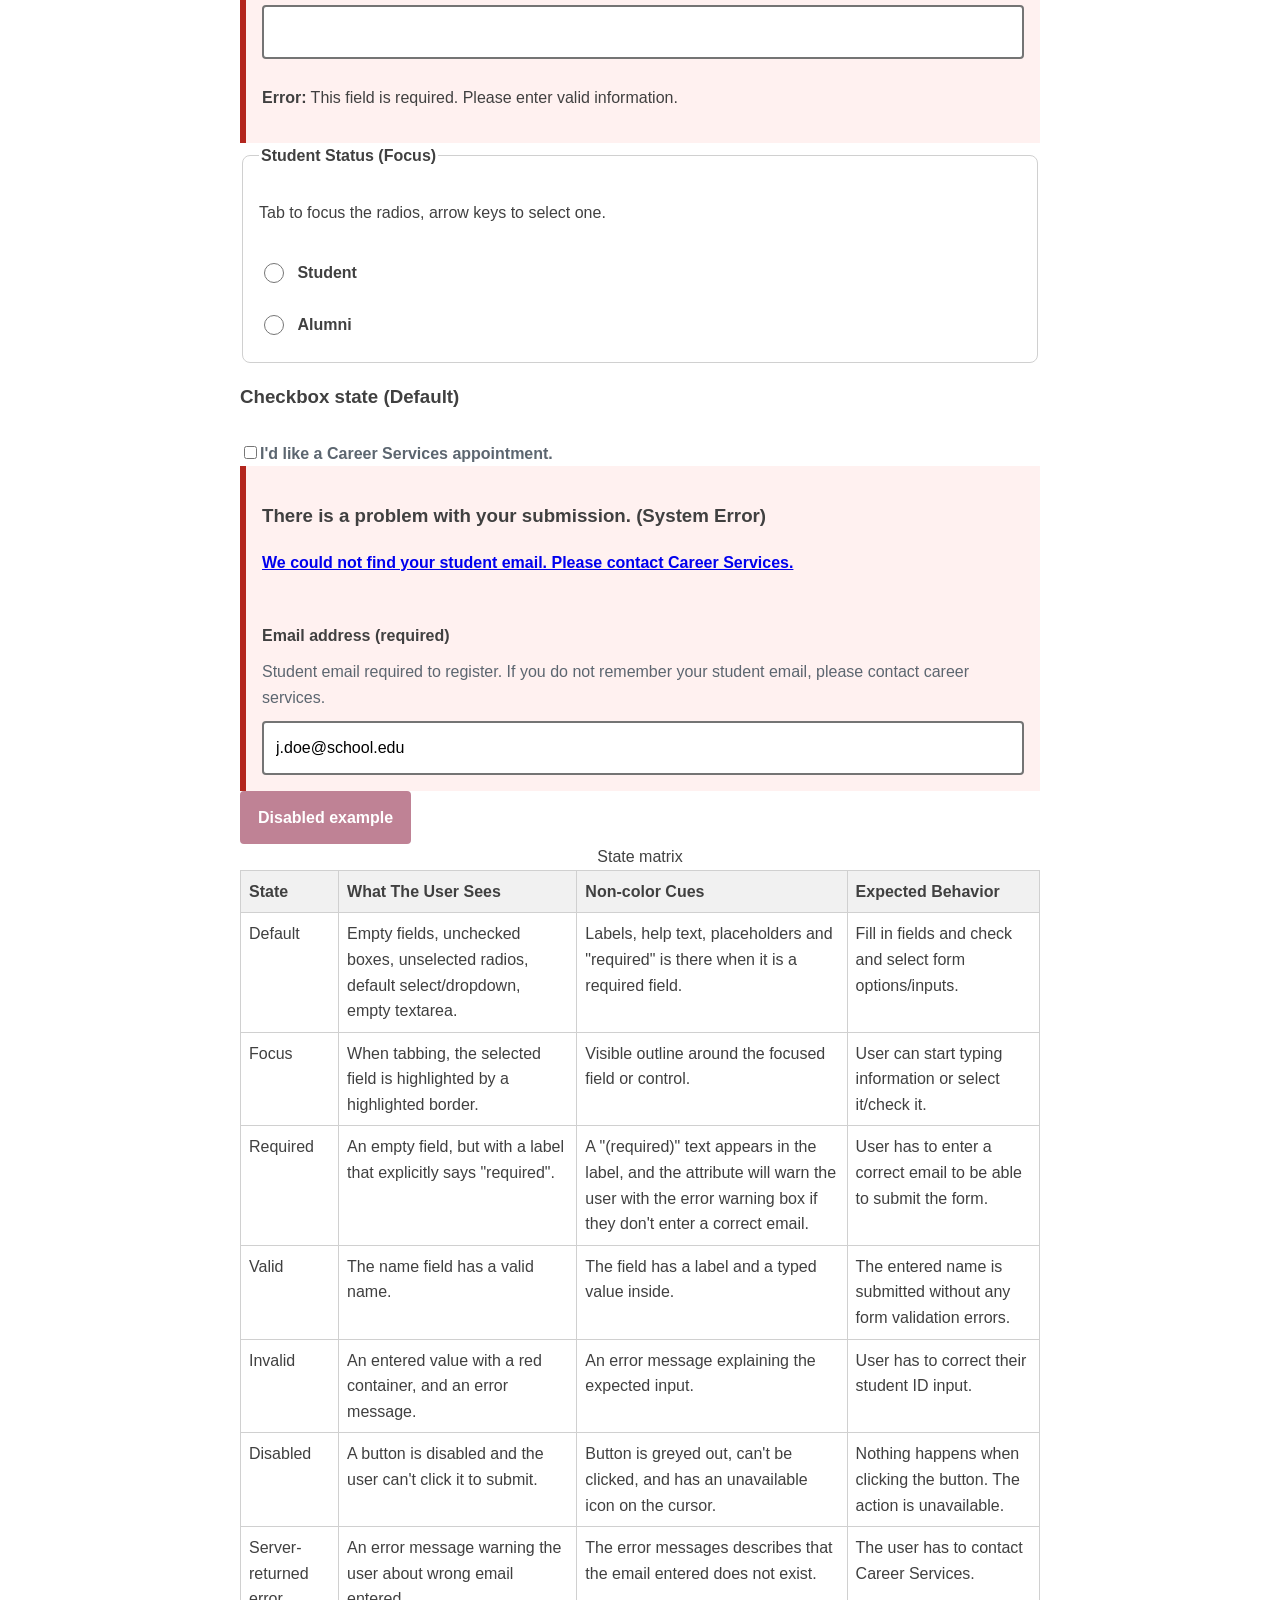
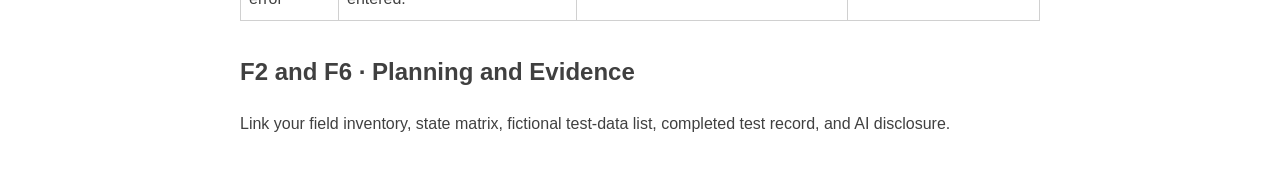
==== commit 6315bfa6: "State matrix CSS table adjustment" ====
--- a/index.html
+++ b/index.html
@@ -191,70 +191,76 @@
                 <button type="button" disabled>Disabled example</button>
             </div>
 
-            <table>
-                <caption>State matrix</caption>
-                <thead>
-                    <tr>
-                        <th>State</th>
-                        <th>What The User Sees</th>
-                        <th>Non-color Cues</th>
-                        <th>Expected Behavior</th>
-                    </tr>
-                </thead>
-                <tbody>
-                    <!--Default-->
-                    <tr>
-                        <td>Default</td>
-                        <td>Empty fields, unchecked boxes, unselected radios, default select/dropdown, empty textarea.
-                        </td>
-                        <td>Labels, help text, placeholders and "required" is there when it is a required field.</td>
-                        <td>Fill in fields and check and select form options/inputs.</td>
-                    </tr>
-                    <!--Focus-->
-                    <tr>
-                        <td>Focus</td>
-                        <td>When tabbing, the selected field is highlighted by a highlighted border.</td>
-                        <td>Visible outline around the focused field or control.</td>
-                        <td>User can start typing information or select it/check it.</td>
-                    </tr>
-                    <!--Required-->
-                    <tr>
-                        <td>Required</td>
-                        <td>An empty field, but with a label that explicitly says "required".</td>
-                        <td>A "(required)" text appears in the label, and the attribute will warn the user with the error
-                            warning box if they don't enter a correct email.</td>
-                        <td>User has to enter a correct email to be able to submit the form.</td>
-                    </tr>
-                    <!--Valid-->
-                    <tr>
-                        <td>Valid</td>
-                        <td>The name field has a valid name.</td>
-                        <td>The field has a label and a typed value inside.</td>
-                        <td>The entered name is submitted without any form validation errors.</td>
-                    </tr>
-                    <!--Invalid-->
-                    <tr>
-                        <td>Invalid</td>
-                        <td>An entered value with a red container, and an error message.</td>
-                        <td>An error message explaining the expected input.</td>
-                        <td>User has to correct their student ID input.</td>
-                    </tr>
-                    <!--Disabled-->
-                    <tr>
-                        <td>Disabled</td>
-                        <td>A button is disabled and the user can't click it to submit.</td>
-                        <td>Button is greyed out, can't be clicked, and has an unavailable icon on the cursor.</td>
-                        <td>Nothing happens when clicking the button. The action is unavailable.</td>
-                    </tr>
-                    <!--Server Error-->
-                    <tr>
-                        <td>Server-returned error</td>
-                        <td>An error message warning the user about wrong email entered.</td>
-                        <td>The error messages describes that the email entered does not exist.</td>
-                        <td>The user has to contact Career Services.</td>
-                    </tr>
-                </tbody>
-            </table>
+            <!--State Matrix-->
+            <div class="table-wrap" tabindex="0">
+                <table>
+                    <caption>State matrix</caption>
+                    <thead>
+                        <tr>
+                            <th>State</th>
+                            <th>What The User Sees</th>
+                            <th>Non-color Cues</th>
+                            <th>Expected Behavior</th>
+                        </tr>
+                    </thead>
+                    <tbody>
+                        <!--Default-->
+                        <tr>
+                            <td>Default</td>
+                            <td>Empty fields, unchecked boxes, unselected radios, default select/dropdown, empty
+                                textarea.
+                            </td>
+                            <td>Labels, help text, placeholders and "required" is there when it is a required field.
+                            </td>
+                            <td>Fill in fields and check and select form options/inputs.</td>
+                        </tr>
+                        <!--Focus-->
+                        <tr>
+                            <td>Focus</td>
+                            <td>When tabbing, the selected field is highlighted by a highlighted border.</td>
+                            <td>Visible outline around the focused field or control.</td>
+                            <td>User can start typing information or select it/check it.</td>
+                        </tr>
+                        <!--Required-->
+                        <tr>
+                            <td>Required</td>
+                            <td>An empty field, but with a label that explicitly says "required".</td>
+                            <td>A "(required)" text appears in the label, and the attribute will warn the user with the
+                                error
+                                warning box if they don't enter a correct email.</td>
+                            <td>User has to enter a correct email to be able to submit the form.</td>
+                        </tr>
+                        <!--Valid-->
+                        <tr>
+                            <td>Valid</td>
+                            <td>The name field has a valid name.</td>
+                            <td>The field has a label and a typed value inside.</td>
+                            <td>The entered name is submitted without any form validation errors.</td>
+                        </tr>
+                        <!--Invalid-->
+                        <tr>
+                            <td>Invalid</td>
+                            <td>An entered value with a red container, and an error message.</td>
+                            <td>An error message explaining the expected input.</td>
+                            <td>User has to correct their student ID input.</td>
+                        </tr>
+                        <!--Disabled-->
+                        <tr>
+                            <td>Disabled</td>
+                            <td>A button is disabled and the user can't click it to submit.</td>
+                            <td>Button is greyed out, can't be clicked, and has an unavailable icon on the cursor.</td>
+                            <td>Nothing happens when clicking the button. The action is unavailable.</td>
+                        </tr>
+                        <!--Server Error-->
+                        <tr>
+                            <td>Server-returned error</td>
+                            <td>An error message warning the user about wrong email entered.</td>
+                            <td>The error messages describes that the email entered does not exist.</td>
+                            <td>The user has to contact Career Services.</td>
+                        </tr>
+                    </tbody>
+                </table>
+            </div>
         </section>
         <section id="documentation">
             <h2>F2 and F6 · Planning and Evidence</h2>
--- a/styles.css
+++ b/styles.css
@@ -1,19 +1,48 @@
 :root {
-    --color-text: #404040;
-    --color-surface: #fff;
-    --color-action: #8c1d40;
-    --color-accent: #ffc627;
-    --color-border: #747474;
-    --color-error: #b3261e;
-    --color-muted: #5c6670;
-    --space-3: 1rem;
-    --radius: .5rem;
+    /*Color*/
+    --maroon-700: #8c1d40;
+    --red-700: #b3261e;
+    --red-50: #fff1f0;
+    --gold-500: #ffc627;
+    --blue-500: #0000EE;
+    --gray-700: #404040;
+    --gray-500: #5c6670;
+    --gray-400: #747474;
+    --gray-200: #d0d0d0;
+    --gray-50: #f1f1f1;
+    --pure-white: #ffffff;
+
+    /* Spacing */
+    --space-sml: 0.5rem;
+    --space-med: 1rem;
     --measure: 68ch;
+
+    /* Radius */
+    --radius-med: 0.5rem;
+
+    /* Type */
+    --font-family-default: Arial, sans-serif;
+
+    /* Semantic tokens */
+    --color-background: var(--gray-50);
+    --color-surface: var(--pure-white);
+    --color-text: var(--gray-700);
+    --color-action: var(--maroon-700);
+    --color-accent: var(--gold-500);
+    --color-text-on-dark: var(--pure-white);
+    --color-border: var(--gray-400);
+    --color-border-subtle: var(--gray-200);
+    --color-focus: var(--blue-500);
+
+    --color-error: var(--red-700);
+    --color-error-bg: var(--red-50);
+    --color-muted: var(--gray-500);
 }
 
 *,
 *::before,
 *::after {
+    /* Keeping this so the layout widths are consistent */
     box-sizing: border-box;
 }
 
@@ -21,14 +50,14 @@
     margin: 0;
     color: var(--color-text);
     background: var(--color-surface);
-    font-family: Arial, sans-serif;
+    font-family: var(--font-family-default);
     line-height: 1.6;
 }
 
 .page-header {
     padding: clamp(2rem, 6vw, 5rem);
     background: var(--color-action);
-    color: #fff;
+    color: var(--color-text-on-dark);
 }
 
 .eyebrow {
@@ -44,7 +73,7 @@
 main {
     max-width: 52rem;
     margin: auto;
-    padding: var(--space-3);
+    padding: var(--space-med);
 }
 
 section,
@@ -65,8 +94,8 @@
 
 fieldset {
     padding: 1rem;
-    border: 1px solid #d0d0d0;
-    border-radius: var(--radius);
+    border: 1px solid var(--color-border-subtle);
+    border-radius: var(--radius-med);
 }
 
 legend,
@@ -83,6 +112,8 @@
 select,
 textarea,
 button {
+    /* Fixing form elements to match the desired font,
+ because otherwise it uses the browser's -moz-button */
     font: inherit;
 }
 
@@ -117,14 +148,16 @@
     min-height: 44px;
     padding: .75rem 1rem;
     background: var(--color-action);
-    color: #fff;
+    color: var(--color-text-on-dark);
     border: 2px solid var(--color-action);
     border-radius: .25rem;
     font-weight: 700;
 }
 
 :focus-visible {
-    outline: .2rem solid var(--color-accent);
+    /* Making the focus more visible with default blue, as
+    it helps keyboard users see better where they are */
+    outline: .2rem solid var(--color-focus);
     outline-offset: .2rem;
 }
 
@@ -132,7 +165,7 @@
 .field-error {
     padding: 1rem;
     border-left: .4rem solid var(--color-error);
-    background: #fff1f0;
+    background: var(--color-error-bg);
 }
 
 .field-error input {
@@ -142,6 +175,29 @@
 button:disabled {
     opacity: .55;
     cursor: not-allowed;
+}
+
+/*Table format*/
+table {
+    border-collapse: collapse;
+}
+
+th,
+td {
+    border: 1px solid var(--color-border-subtle);
+    padding: var(--space-sml);
+    text-align: left;
+    vertical-align: top;
+}
+
+th {
+    background: var(--color-background);
+}
+
+/*Table only will scroll instead of having
+the entire page become horizontally scrollable*/
+.table-wrap {
+  overflow-x: auto;
 }
 
 @media (min-width:48rem) {
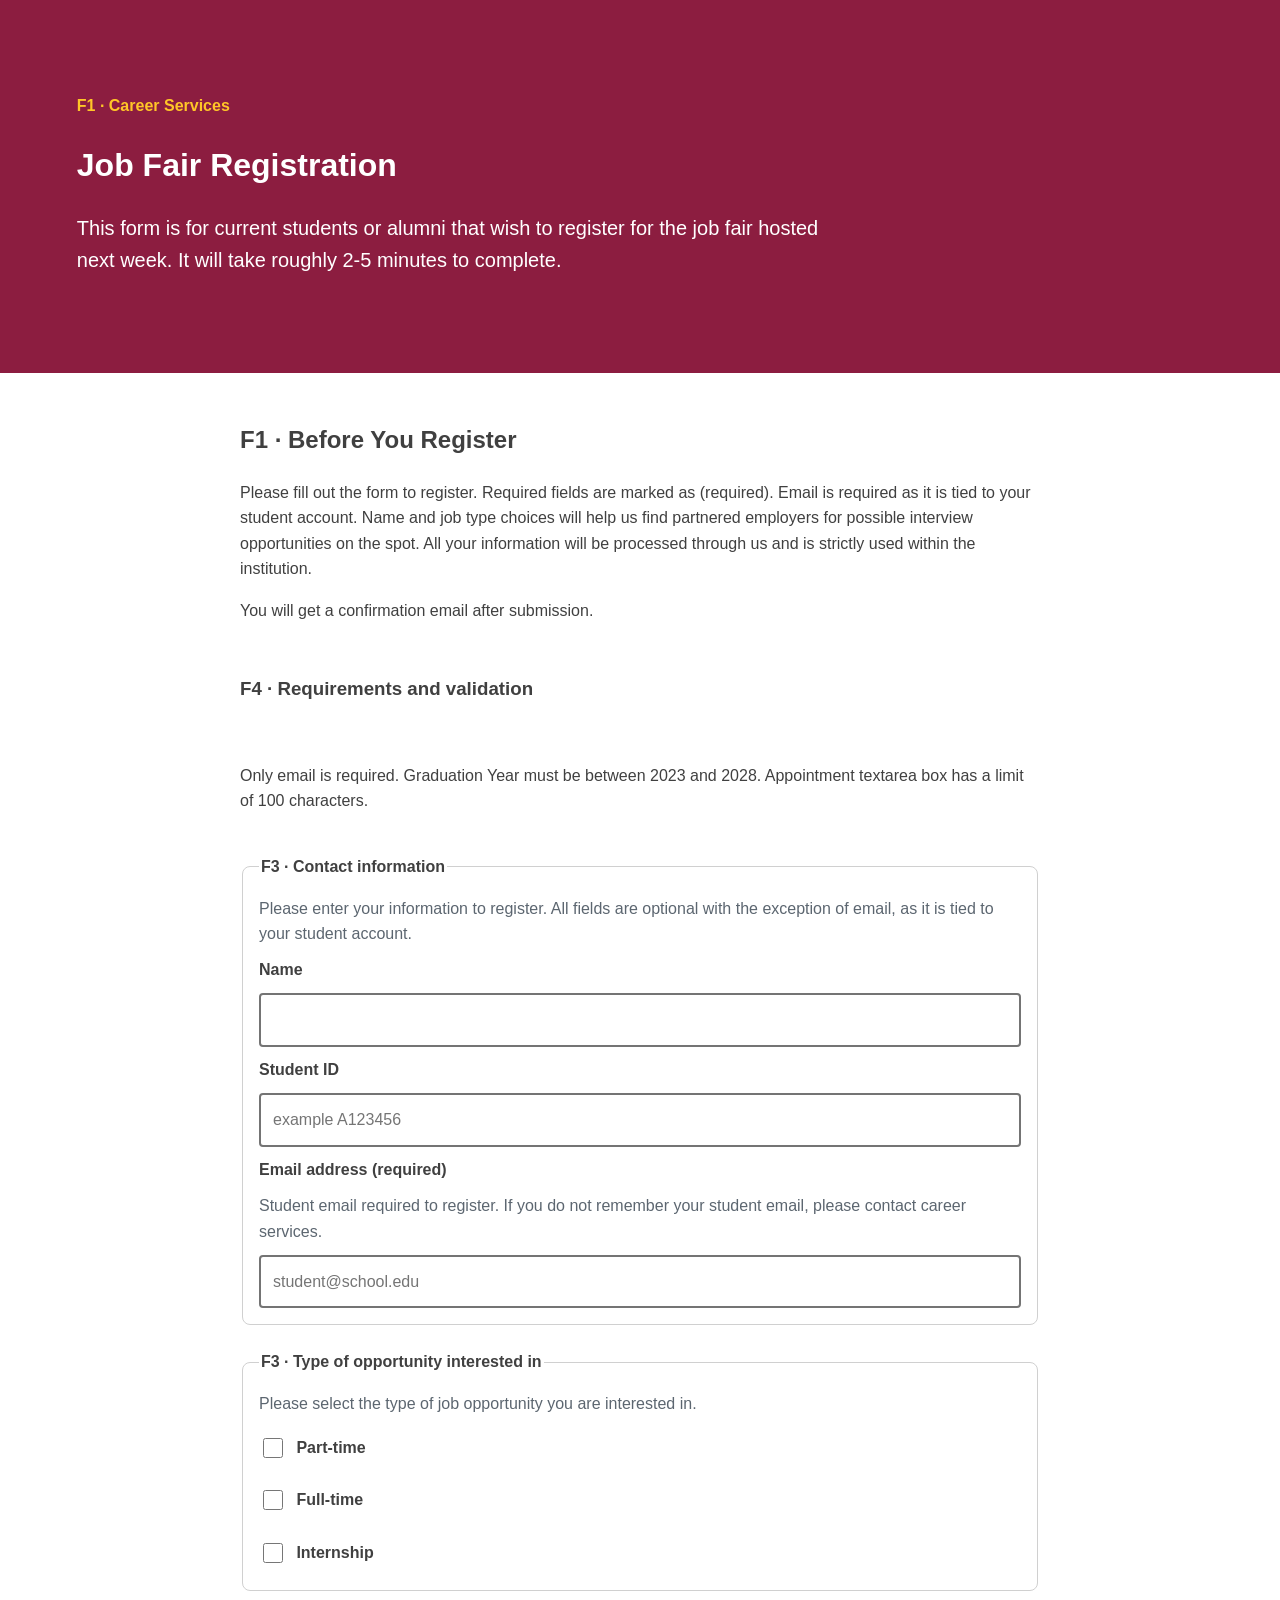
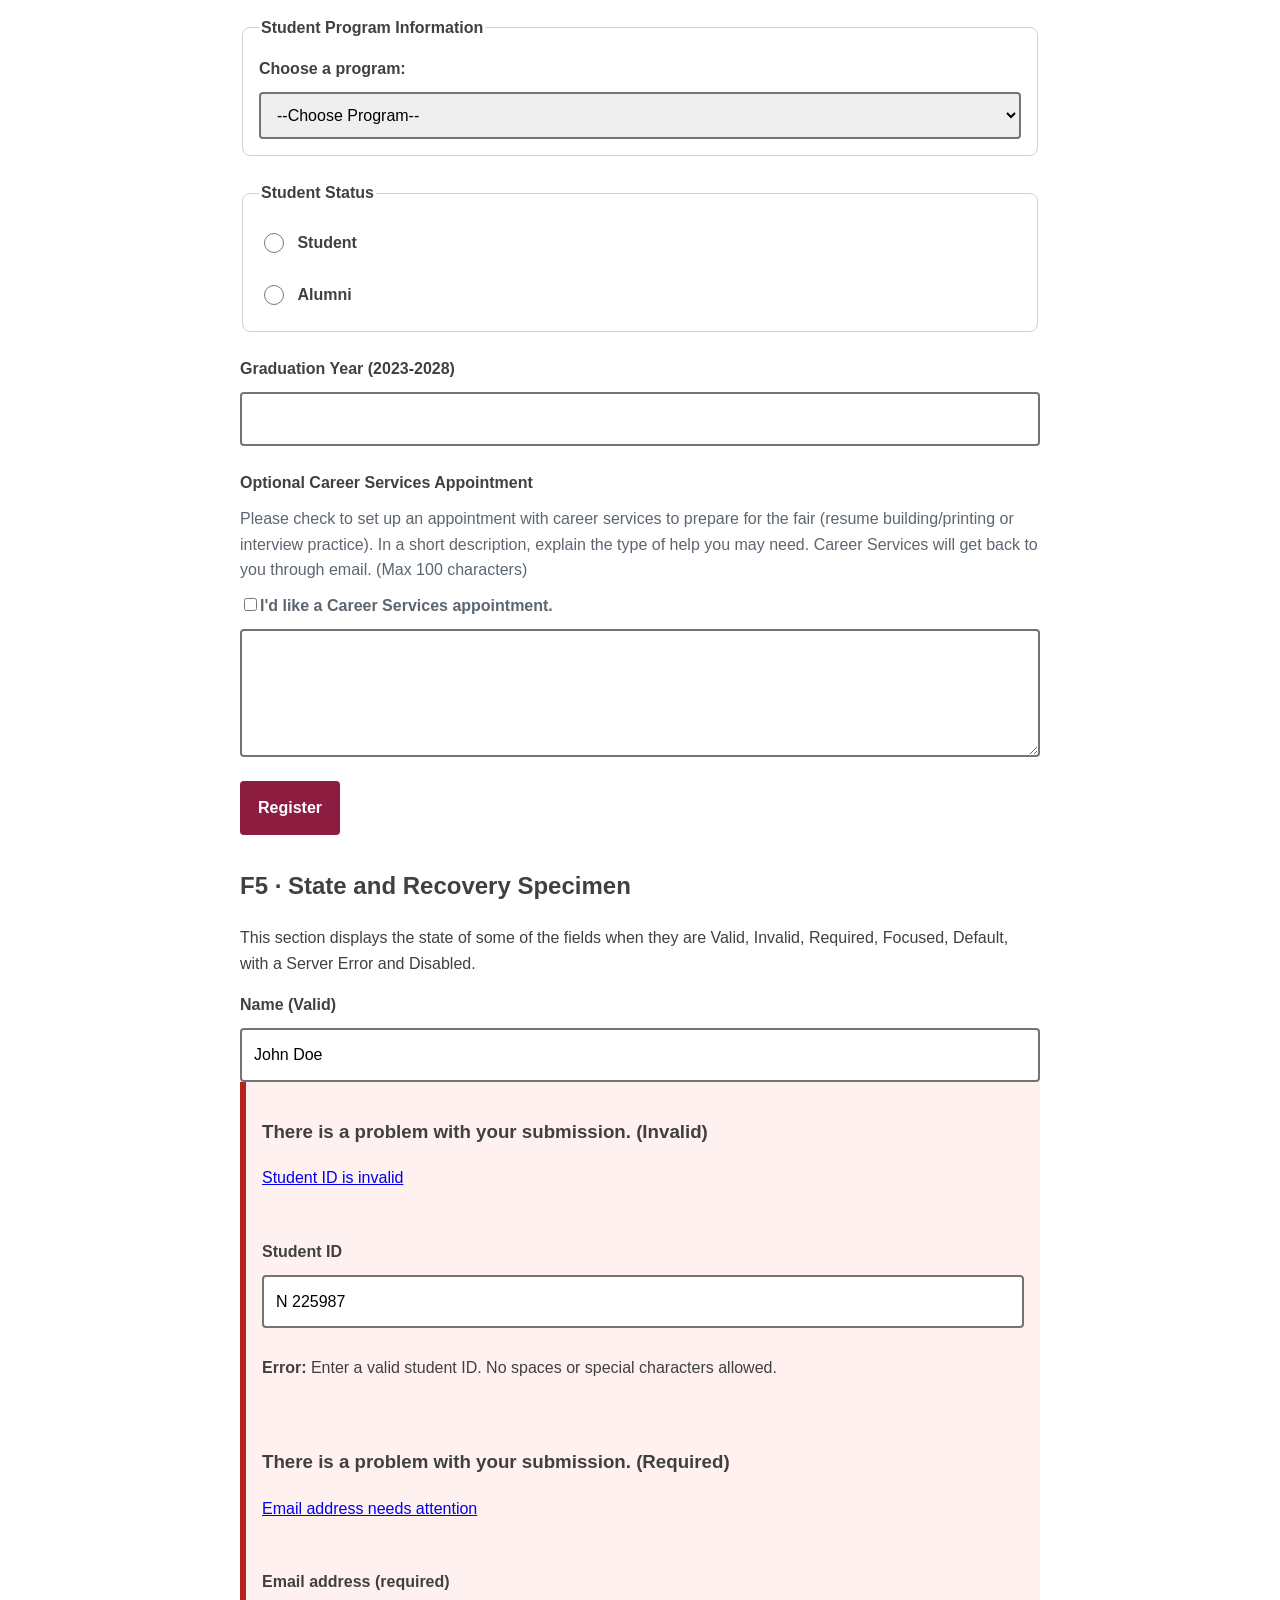
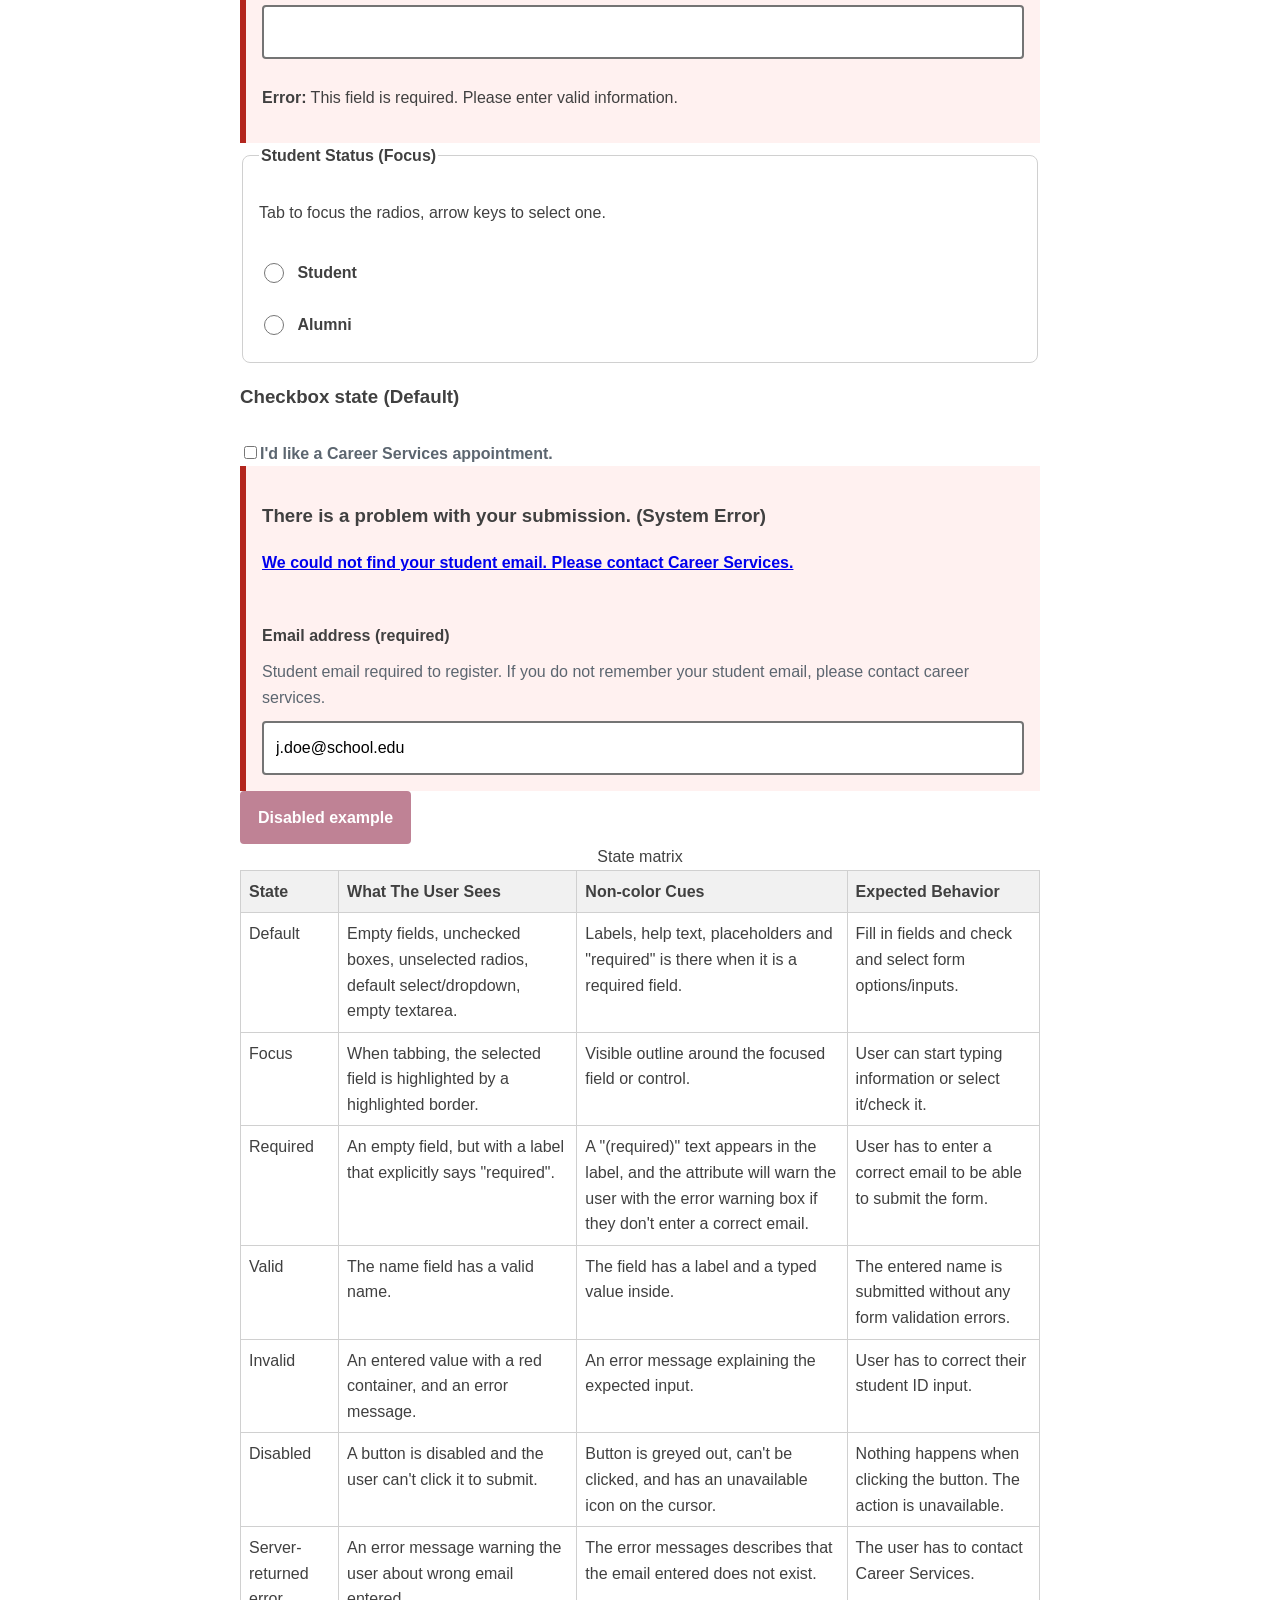
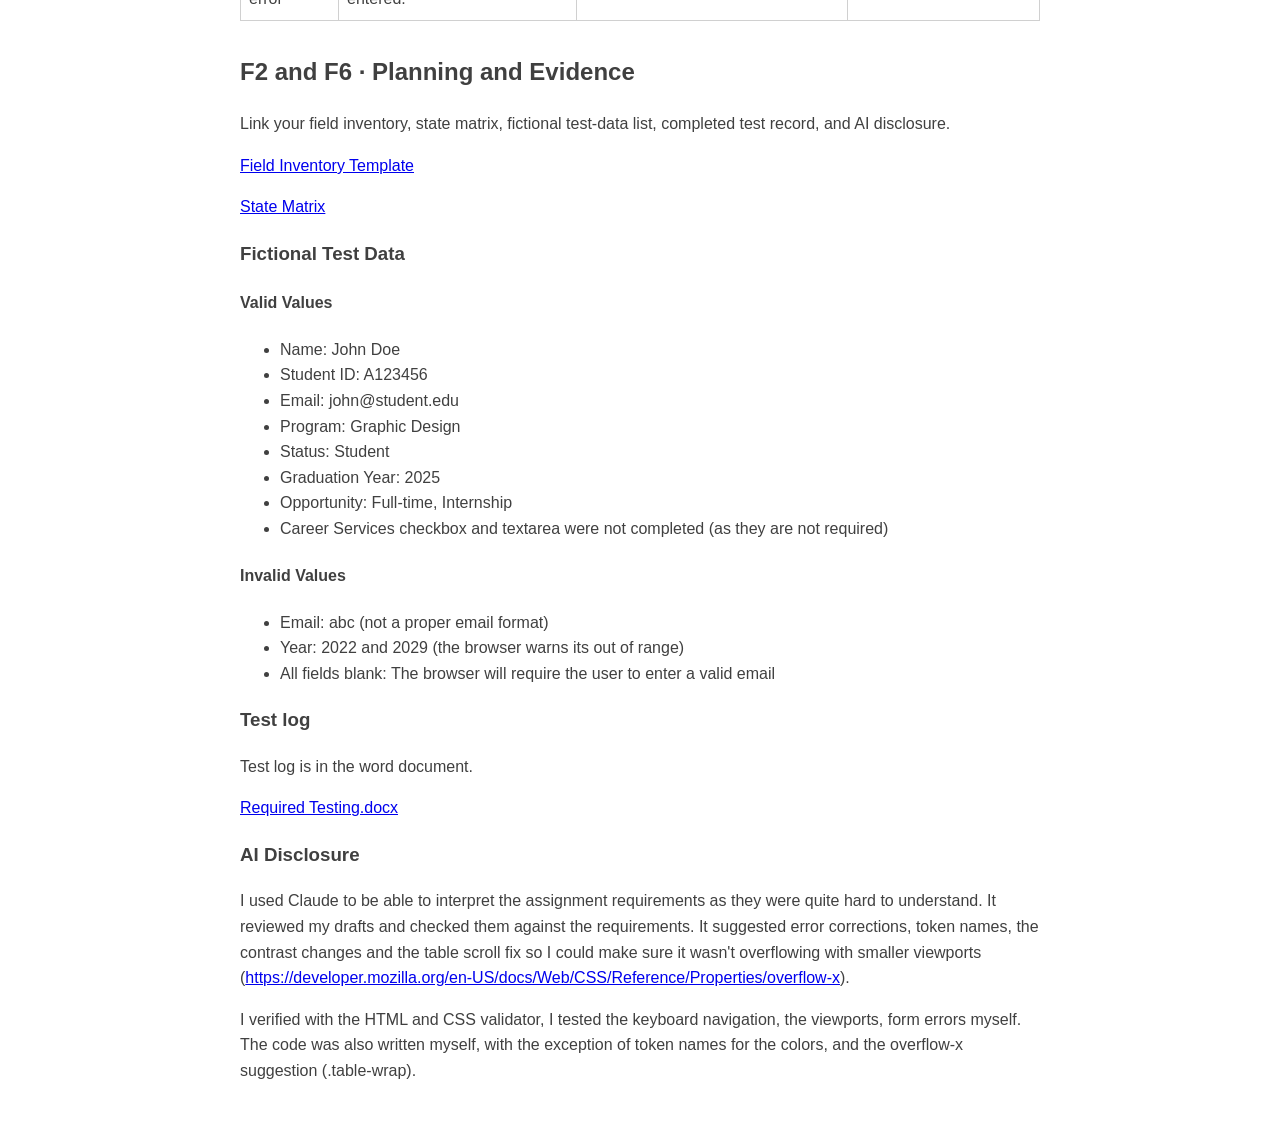
==== commit ae3e764c: "F6 finished and testing log finished" ====
--- a/index.html
+++ b/index.html
@@ -27,7 +27,7 @@
                 You will get a confirmation email after submission.
             </p>
         </section>
-        <form action="" method="get">
+        <form method="get">
             <h3>F4 · Requirements and validation</h3>
             <p>
                 Only email is required. Graduation Year must be between 2023 and 2028. Appointment textarea box has a
@@ -192,7 +192,7 @@
             </div>
 
             <!--State Matrix-->
-            <div class="table-wrap" tabindex="0">
+            <div class="table-wrap" id="state-matrix" tabindex="0">
                 <table>
                     <caption>State matrix</caption>
                     <thead>
@@ -266,6 +266,48 @@
             <h2>F2 and F6 · Planning and Evidence</h2>
             <p>Link your field inventory, state matrix, fictional test-data list, completed test record, and AI
                 disclosure.</p>
+            <p>
+                <a href="field-inventory-template.html">Field Inventory Template</a>
+            </p>
+            <p>
+                <a href="#state-matrix">State Matrix</a>
+            </p>
+            <h3>Fictional Test Data</h3>
+            <h4>Valid Values</h4>
+            <ul>
+                <li>Name: John Doe</li>
+                <li>Student ID: A123456</li>
+                <li>Email: john@student.edu</li>
+                <li>Program: Graphic Design</li>
+                <li>Status: Student</li>
+                <li>Graduation Year: 2025</li>
+                <li>Opportunity: Full-time, Internship</li>
+                <li>Career Services checkbox and textarea were not completed (as they are not required)</li>
+            </ul>
+            <h4>Invalid Values</h4>
+            <ul>
+                <li>Email: abc (not a proper email format)</li>
+                <li>Year: 2022 and 2029 (the browser warns its out of range)</li>
+                <li>All fields blank: The browser will require the user to enter a valid email</li>
+            </ul>
+
+            <h3>Test log</h3>
+            <p>Test log is in the word document.</p>
+            <p><a href="Required Testing.docx">Required Testing.docx</a></p>
+
+            <h3>AI Disclosure</h3>
+            <p>
+                I used Claude to be able to interpret the assignment requirements as they were quite hard to understand.
+                It reviewed my drafts and checked them against the requirements. It suggested error corrections, token
+                names, the contrast changes and the table scroll fix so I could make sure it wasn't overflowing with
+                smaller viewports (<a
+                    href="https://developer.mozilla.org/en-US/docs/Web/CSS/Reference/Properties/overflow-x">https://developer.mozilla.org/en-US/docs/Web/CSS/Reference/Properties/overflow-x</a>).
+            </p>
+            <p>
+                I verified with the HTML and CSS validator, I tested the keyboard navigation, the viewports, form errors
+                myself. The code was also written myself, with the exception of token names for the colors, and the
+                overflow-x suggestion (.table-wrap).
+            </p>
         </section>
     </main>
 </body>
